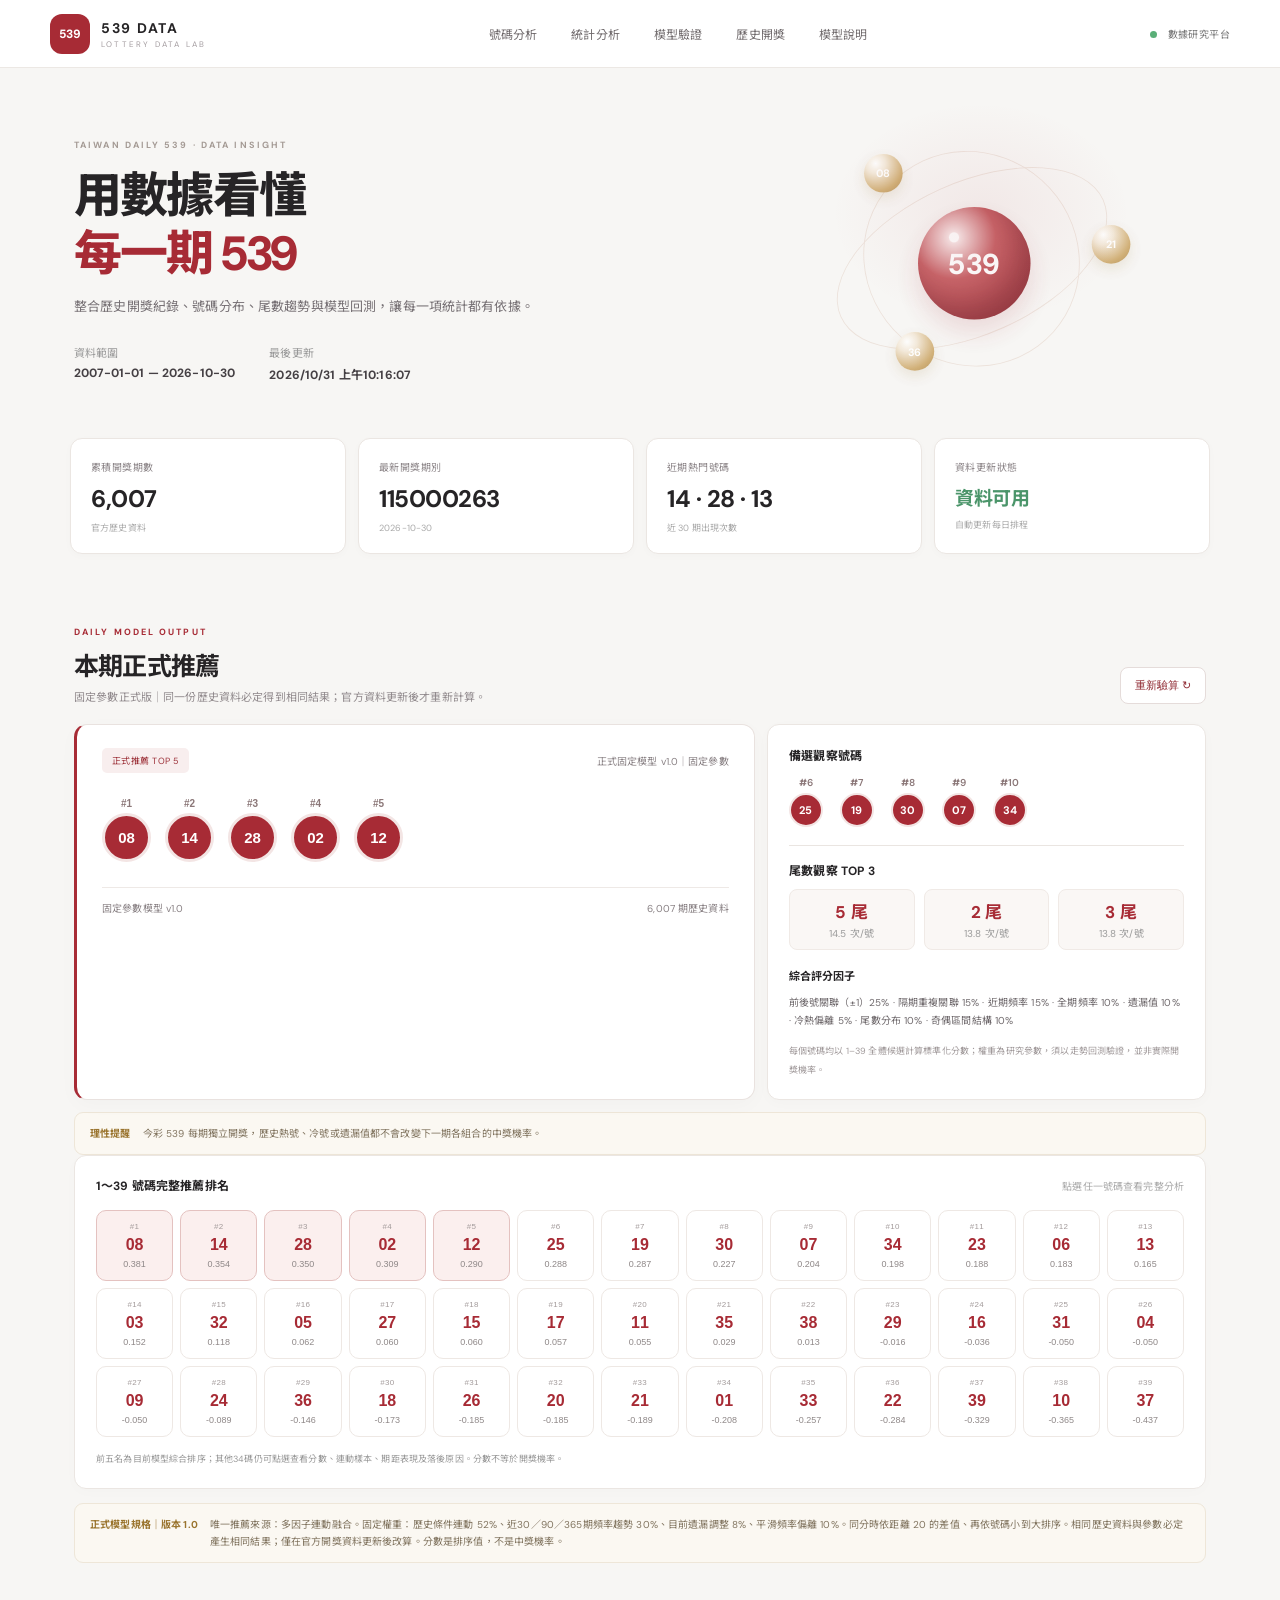
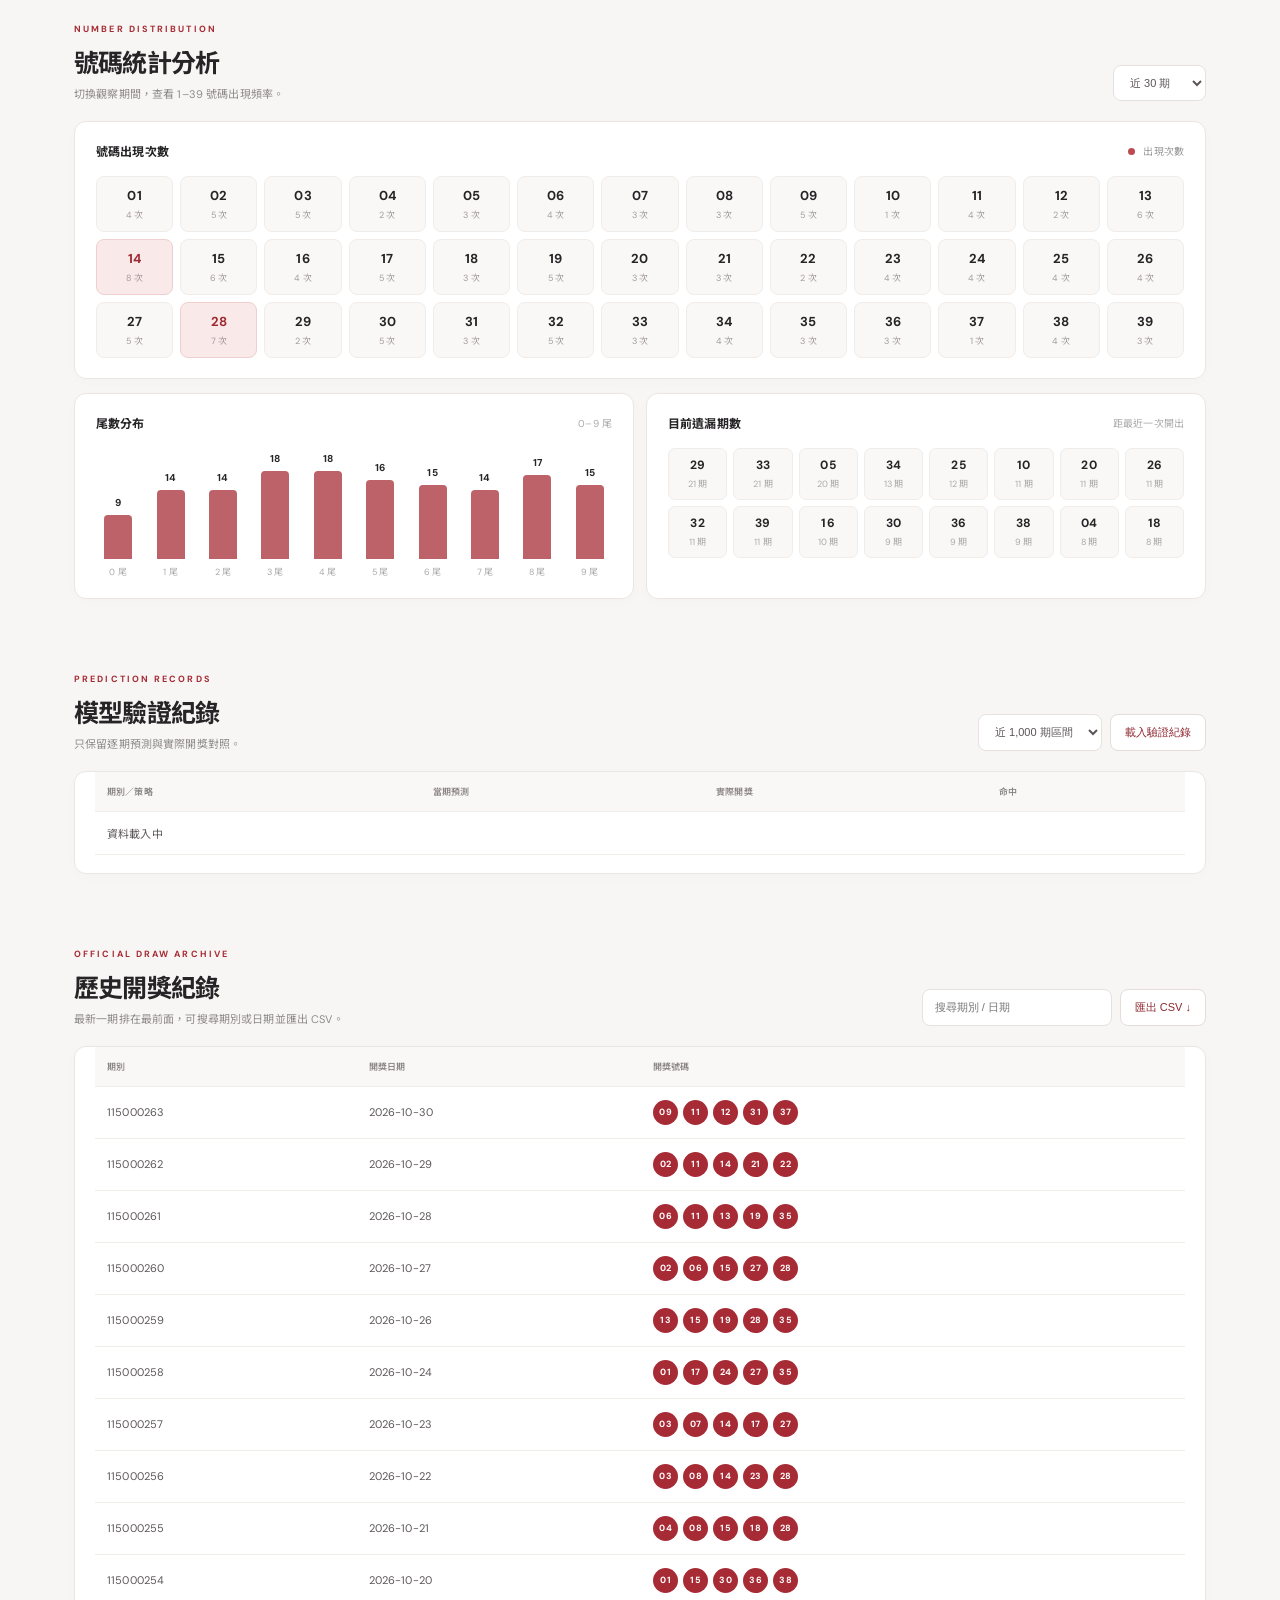
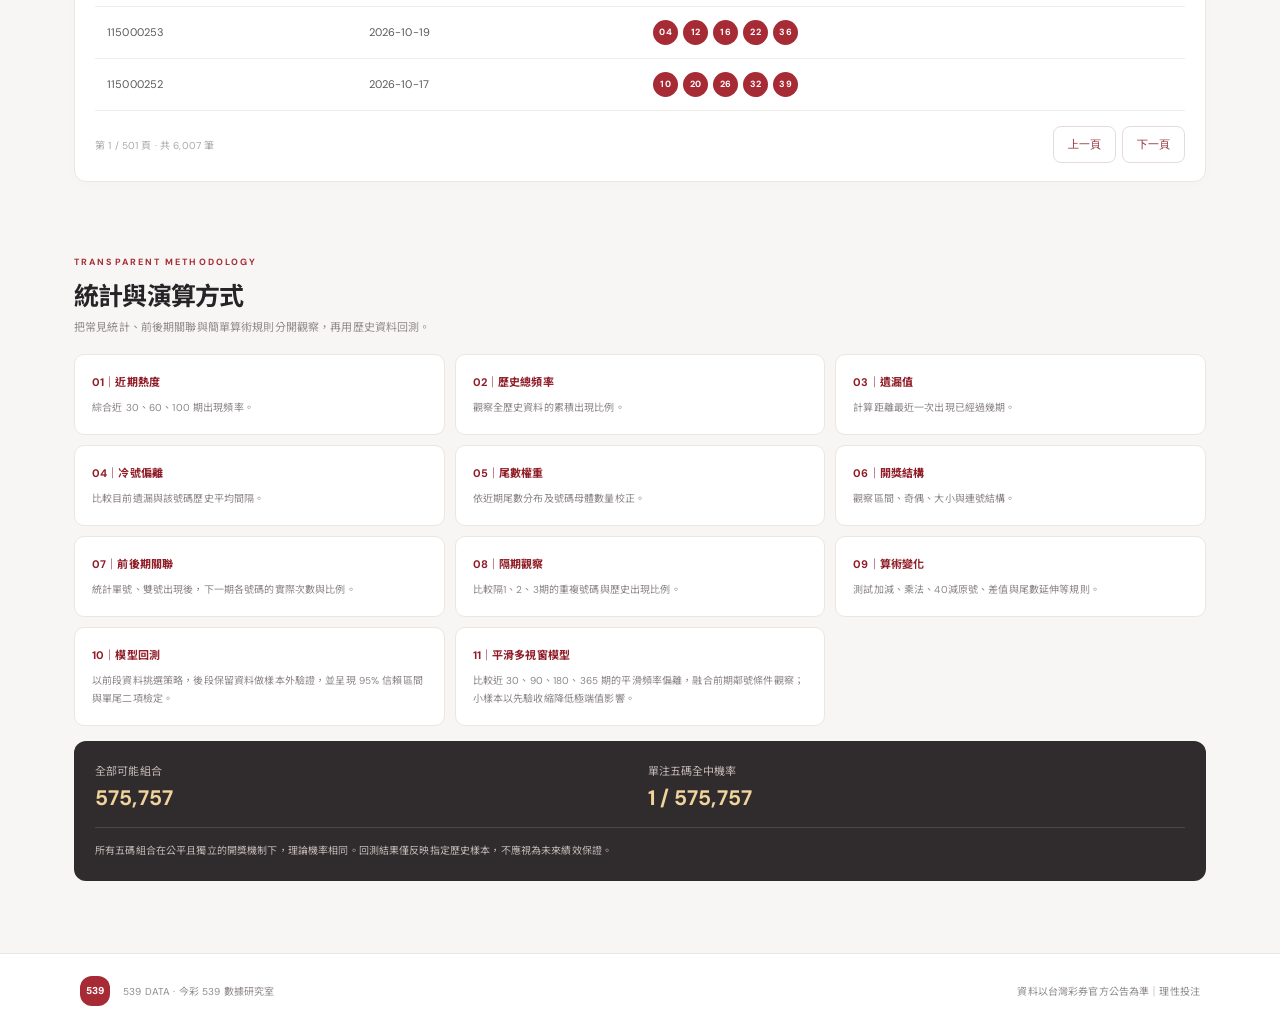
==== index.html @ 6f017cd1 "Publish deterministic recommendation model asset version" ====
<!doctype html>
<html lang="zh-Hant">
<head>
<meta charset="utf-8"><meta name="viewport" content="width=device-width,initial-scale=1">
<meta name="theme-color" content="#9e1b25"><meta name="description" content="539 DATA 今彩539歷史開獎、號碼統計、尾數分析與透明模型回測。">
<title>539 DATA｜今彩539數據研究室</title>
<link rel="preconnect" href="https://fonts.googleapis.com"><link rel="preconnect" href="https://fonts.gstatic.com" crossorigin>
<link href="https://fonts.googleapis.com/css2?family=DM+Sans:wght@400;500;600;700;800&family=Noto+Sans+TC:wght@400;500;600;700;800&display=swap" rel="stylesheet">
<link rel="stylesheet" href="./styles.css">
</head>
<body>
<header class="topbar"><a class="brand" href="#"><span class="brand-mark">539</span><span><b>539 DATA</b><small>LOTTERY DATA LAB</small></span></a><nav><a href="#recommend">號碼分析</a><a href="#statistics">統計分析</a><a href="#backtest">模型驗證</a><a href="#history">歷史開獎</a><a href="#method">模型說明</a></nav><span class="live"><i></i> 數據研究平台</span></header>
<main>
<section class="hero"><div class="hero-copy"><div class="eyebrow">TAIWAN DAILY 539 · DATA INSIGHT</div><h1>用數據看懂<br><em>每一期 539</em></h1><p>整合歷史開獎紀錄、號碼分布、尾數趨勢與模型回測，讓每一項統計都有依據。</p><div class="hero-meta"><span>資料範圍 <b id="dateRange">等待資料載入</b></span><span>最後更新 <b id="updatedAt">—</b></span></div></div><div class="hero-orbit"><div class="orbit orbit-a"></div><div class="orbit orbit-b"></div><div class="hero-ball">539</div><span class="float-ball ball-a">08</span><span class="float-ball ball-b">21</span><span class="float-ball ball-c">36</span></div></section>
<section class="stat-grid" id="overview"><article class="stat-card"><span>累積開獎期數</span><strong id="totalDraws">—</strong><small>官方歷史資料</small></article><article class="stat-card"><span>最新開獎期別</span><strong id="latestPeriod">—</strong><small id="latestDate">尚未取得最新資料</small></article><article class="stat-card"><span>近期熱門號碼</span><strong id="hotNumber">—</strong><small>近 30 期出現次數</small></article><article class="stat-card"><span>資料更新狀態</span><strong class="status-text" id="dataStatus">載入中</strong><small>自動更新每日排程</small></article></section>
<section class="section" id="recommend"><div class="section-head"><div><div class="eyebrow red">DAILY MODEL OUTPUT</div><h2>本期正式推薦</h2><p>固定參數正式版｜同一份歷史資料必定得到相同結果；官方資料更新後才重新計算。</p></div><button class="outline-btn" id="refreshBtn">重新驗算 ↻</button></div><div class="recommend-layout"><article class="recommend-card"><div class="recommend-top"><span class="pill">正式推薦 TOP 5</span><span id="recommendBasis">資料準備中</span></div><div class="balls" id="mainPicks"><span class="empty">資料載入中…</span></div><div class="recommend-foot"><span>固定參數模型 v1.0</span><span id="sampleCount">—</span></div></article><article class="side-card"><h3>備選觀察號碼</h3><div class="balls small-balls" id="altPicks"></div><hr><h3>尾數觀察 TOP 3</h3><div class="tail-ranks" id="tailRanks"></div><div class="model-breakdown"><b>綜合評分因子</b><p>前後號關聯（±1）25% · 隔期重複關聯 15% · 近期頻率 15% · 全期頻率 10% · 遺漏值 10% · 冷熱偏離 5% · 尾數分布 10% · 奇偶區間結構 10%</p><small>每個號碼均以 1–39 全體候選計算標準化分數；權重為研究參數，須以走勢回測驗證，並非實際開獎機率。</small></div></article></div><div class="notice"><b>理性提醒</b><span>今彩 539 每期獨立開獎，歷史熱號、冷號或遺漏值都不會改變下一期各組合的中獎機率。</span></div></section>
<section class="section" id="statistics"><div class="section-head"><div><div class="eyebrow red">NUMBER DISTRIBUTION</div><h2>號碼統計分析</h2><p>切換觀察期間，查看 1–39 號碼出現頻率。</p></div><select id="periodSelect" class="select"><option value="30">近 30 期</option><option value="60">近 60 期</option><option value="100">近 100 期</option><option value="all">全部期數</option></select></div><div class="panel"><div class="panel-head"><b>號碼出現次數</b><span class="legend"><i></i> 出現次數</span></div><div class="frequency-grid" id="frequencyGrid"></div></div><div class="analysis-grid"><article class="panel"><div class="panel-head"><b>尾數分布</b><span class="muted">0–9 尾</span></div><div id="tailChart" class="tail-chart"></div></article><article class="panel"><div class="panel-head"><b>目前遺漏期數</b><span class="muted">距最近一次開出</span></div><div id="gapList" class="gap-list"></div></article></div></section>

<section class="section" id="backtest">
 <div class="section-head"><div><div class="eyebrow red">PREDICTION RECORDS</div><h2>模型驗證紀錄</h2><p>只保留逐期預測與實際開獎對照。</p></div>
 <div class="history-actions"><select id="backtestSelect" class="select"><option value="1000" selected>近 1,000 期區間</option><option value="2000">近 2,000 期區間</option><option value="3000">近 3,000 期區間</option><option value="6000">全部歷史區間</option></select><button class="outline-btn" id="loadBacktestBtn">載入驗證紀錄</button></div></div>
 <div class="panel table-wrap"><table><thead><tr><th>期別／策略</th><th>當期預測</th><th>實際開獎</th><th>命中</th></tr></thead><tbody id="backtestRows"><tr><td colspan="4">資料載入中</td></tr></tbody></table></div>
</section>
<section class="section" id="history"><div class="section-head"><div><div class="eyebrow red">OFFICIAL DRAW ARCHIVE</div><h2>歷史開獎紀錄</h2><p>最新一期排在最前面，可搜尋期別或日期並匯出 CSV。</p></div><div class="history-actions"><input id="searchInput" class="search" placeholder="搜尋期別 / 日期"><button class="outline-btn" id="exportBtn">匯出 CSV ↓</button></div></div><div class="panel table-wrap"><table><thead><tr><th>期別</th><th>開獎日期</th><th>開獎號碼</th></tr></thead><tbody id="historyRows"><tr><td colspan="3">資料載入中</td></tr></tbody></table><div class="pagination"><span id="historyCount">—</span><div><button id="prevPage" class="page-btn">上一頁</button><button id="nextPage" class="page-btn">下一頁</button></div></div></div></section>
<section class="section" id="method"><div class="section-head"><div><div class="eyebrow red">TRANSPARENT METHODOLOGY</div><h2>統計與演算方式</h2><p>把常見統計、前後期關聯與簡單算術規則分開觀察，再用歷史資料回測。</p></div></div><div class="model-grid"><article><b>01｜近期熱度</b><p>綜合近 30、60、100 期出現頻率。</p></article><article><b>02｜歷史總頻率</b><p>觀察全歷史資料的累積出現比例。</p></article><article><b>03｜遺漏值</b><p>計算距離最近一次出現已經過幾期。</p></article><article><b>04｜冷號偏離</b><p>比較目前遺漏與該號碼歷史平均間隔。</p></article><article><b>05｜尾數權重</b><p>依近期尾數分布及號碼母體數量校正。</p></article><article><b>06｜開獎結構</b><p>觀察區間、奇偶、大小與連號結構。</p></article><article><b>07｜前後期關聯</b><p>統計單號、雙號出現後，下一期各號碼的實際次數與比例。</p></article><article><b>08｜隔期觀察</b><p>比較隔1、2、3期的重複號碼與歷史出現比例。</p></article><article><b>09｜算術變化</b><p>測試加減、乘法、40減原號、差值與尾數延伸等規則。</p></article><article><b>10｜模型回測</b><p>以前段資料挑選策略，後段保留資料做樣本外驗證，並呈現 95% 信賴區間與單尾二項檢定。</p></article><article><b>11｜平滑多視窗模型</b><p>比較近 30、90、180、365 期的平滑頻率偏離，融合前期鄰號條件觀察；小樣本以先驗收縮降低極端值影響。</p></article></div><div class="probability"><div><span>全部可能組合</span><b>575,757</b></div><div><span>單注五碼全中機率</span><b>1 / 575,757</b></div><p>所有五碼組合在公平且獨立的開獎機制下，理論機率相同。回測結果僅反映指定歷史樣本，不應視為未來績效保證。</p></div></section>
</main><footer><span class="brand-mark">539</span><span>539 DATA · 今彩 539 數據研究室</span><span>資料以台灣彩券官方公告為準｜理性投注</span></footer>
<script src="./app.js?v=20261031-16"></script>
</body></html>
---- styles.css ----
:root{--red:#a51f2a;--red2:#c33b43;--gold:#c49a4a;--ink:#242326;--muted:#88848a;--line:#eee9e4;--paper:#fbfaf8;--white:#fff}*{box-sizing:border-box}html{scroll-behavior:smooth}body{margin:0;background:var(--paper);color:var(--ink);font-family:"DM Sans","Noto Sans TC",sans-serif}.topbar{height:76px;background:#fff;border-bottom:1px solid var(--line);display:flex;align-items:center;justify-content:space-between;padding:0 max(calc((100vw - 1160px)/2),28px);position:sticky;top:0;z-index:10}.brand{display:flex;align-items:center;gap:11px;text-decoration:none;color:var(--ink)}.brand-mark{width:42px;height:42px;border-radius:50%;display:grid;place-items:center;background:linear-gradient(145deg,#c74449,#8e1722);color:white;font-weight:800;font-size:13px;box-shadow:0 4px 12px #a51f2a30}.brand b{display:block;font-size:15px;letter-spacing:1.4px}.brand small{display:block;color:#a49da0;font-size:9px;letter-spacing:2px;margin-top:2px}.topbar nav{display:flex;gap:30px}.topbar nav a{color:#615d60;text-decoration:none;font-size:13px}.topbar nav a:hover{color:var(--red)}.live{font-size:11px;color:#777}.live i{display:inline-block;width:7px;height:7px;background:#5aaf78;border-radius:50%;margin-right:7px}.hero{max-width:1160px;margin:0 auto;min-height:350px;padding:65px 20px 45px;display:flex;align-items:center;justify-content:space-between;overflow:hidden}.eyebrow{font-size:10px;letter-spacing:2.4px;color:#a49a94;font-weight:700}.eyebrow.red{color:var(--red)}h1{font-size:52px;line-height:1.18;letter-spacing:-1.5px;margin:19px 0 15px;font-weight:800}h1 em{font-style:normal;color:var(--red)}.hero-copy>p{font-size:14px;color:#777;line-height:1.9;max-width:460px}.hero-meta{display:flex;gap:28px;margin-top:30px;color:#999;font-size:11px}.hero-meta b{display:block;color:#454044;font-size:12px;margin-top:5px}.hero-orbit{width:340px;height:270px;position:relative;margin-right:65px}.orbit{position:absolute;border:1px solid #eaded6;border-radius:50%;transform:rotate(-24deg)}.orbit-a{width:320px;height:170px;top:47px;left:0}.orbit-b{width:245px;height:235px;top:15px;left:37px;transform:rotate(42deg)}.hero-ball{position:absolute;width:125px;height:125px;border-radius:50%;background:radial-gradient(circle at 32% 27%,#fff 0 4%,#f5dfe0 5%,#bd454b 37%,#901822 78%);box-shadow:inset -12px -14px 20px #5f0e173b,0 15px 30px #9c202b2a;display:grid;place-items:center;color:#fff;font-size:32px;font-weight:800;top:75px;left:100px}.float-ball{position:absolute;border-radius:50%;width:43px;height:43px;background:radial-gradient(circle at 30% 25%,#fff,#f2e6d4 25%,#c9a15d 70%,#a47c3b);box-shadow:0 6px 15px #9a7b3d30;display:grid;place-items:center;color:white;font-weight:700;font-size:12px}.ball-a{top:16px;left:40px}.ball-b{right:4px;top:95px}.ball-c{bottom:13px;left:75px}.stat-grid{max-width:1160px;margin:0 auto 20px;padding:0 20px;display:grid;grid-template-columns:repeat(4,1fr);gap:14px}.stat-card,.panel,.side-card{background:#fff;border:1px solid var(--line);border-radius:12px}.stat-card{padding:19px 20px}.stat-card span{font-size:11px;color:#8c8588}.stat-card strong{display:block;font-size:25px;margin:9px 0 4px;letter-spacing:-.5px}.stat-card small{font-size:10px;color:#aaa}.status-text{font-size:19px!important;color:#4b956a}.section{max-width:1160px;margin:0 auto;padding:68px 20px 0;scroll-margin-top:80px}.section-head{display:flex;justify-content:space-between;align-items:end;margin-bottom:22px}.section-head h2{font-size:27px;margin:9px 0 5px;letter-spacing:-.6px}.section-head p{font-size:12px;color:#928b8d;margin:0}.outline-btn,.page-btn{border:1px solid #e7d9d7;background:white;border-radius:7px;padding:10px 15px;color:var(--red);font-size:12px;cursor:pointer}.outline-btn:hover,.page-btn:hover{background:#fff5f4}.recommend-layout{display:grid;grid-template-columns:1.6fr 1fr;gap:15px}.recommend-card{background:linear-gradient(120deg,#9a1925,#bd3c42);border-radius:13px;padding:25px 27px;color:white;min-height:200px;box-shadow:0 12px 30px #9e1b251c}.recommend-top,.recommend-foot{display:flex;justify-content:space-between;align-items:center;font-size:11px;color:#f2cdd0}.pill{background:#ffffff20;padding:6px 10px;border-radius:30px;color:#fff}.balls{display:flex;gap:13px;align-items:center;margin:26px 0}.ball{width:51px;height:51px;border-radius:50%;display:grid;place-items:center;background:radial-gradient(circle at 30% 25%,#fff 0 5%,#f6e5e5 7%,#d75c60 43%,#8f1822 90%);color:#fff;font-weight:800;font-size:17px;box-shadow:inset -5px -7px 10px #64101944,0 5px 10px #69151e33}.recommend-foot{border-top:1px solid #ffffff30;padding-top:13px}.side-card{padding:22px}.side-card h3{font-size:13px;margin:0 0 10px}.small-balls{gap:8px;margin:12px 0 20px}.small-balls .ball{width:37px;height:37px;font-size:12px}.side-card hr{border:0;border-top:1px solid var(--line);margin:15px 0}.tail-ranks{display:flex;gap:9px}.tail-item{background:#fbf6f1;border-radius:8px;padding:9px 13px;text-align:center;flex:1}.tail-item b{display:block;color:var(--red);font-size:18px}.tail-item small{color:#999;font-size:10px}.notice{margin-top:14px;background:#fff8ed;border:1px solid #f2e4c9;padding:13px 16px;border-radius:8px;display:flex;gap:12px;font-size:11px;color:#8b7859;line-height:1.7}.notice b{white-space:nowrap;color:#9a742e}.select,.search{border:1px solid #e8e2dd;background:#fff;padding:10px 12px;border-radius:7px;color:#5c5558;font-size:12px;outline:none}.panel{padding:20px;margin-bottom:14px}.panel-head{display:flex;justify-content:space-between;align-items:center;font-size:13px;margin-bottom:18px}.muted{font-size:10px;color:#aaa}.legend{font-size:10px;color:#999}.legend i{display:inline-block;width:7px;height:7px;border-radius:50%;background:#bd4a50;margin-right:5px}.frequency-grid{display:grid;grid-template-columns:repeat(13,1fr);gap:8px}.freq-item{background:#fbf7f4;border-radius:8px;padding:10px 4px;text-align:center}.freq-item b{display:block;font-size:14px}.freq-item span{display:block;color:#a39b9b;font-size:9px;margin-top:4px}.freq-item.hot{background:#fae9e8;color:var(--red)}.analysis-grid{display:grid;grid-template-columns:1fr 1fr;gap:14px}.tail-chart{display:grid;grid-template-columns:repeat(10,1fr);gap:8px;align-items:end;height:140px}.tail-col{height:100%;display:flex;flex-direction:column;justify-content:end;align-items:center;gap:6px}.tail-bar{width:100%;max-width:28px;background:linear-gradient(#d36b6f,#a51f2a);border-radius:5px 5px 0 0;min-height:3px}.tail-col b{font-size:10px}.tail-col small{font-size:9px;color:#aaa}.gap-list{display:grid;grid-template-columns:repeat(8,1fr);gap:7px}.gap-item{text-align:center;background:#faf8f6;border-radius:6px;padding:7px 2px}.gap-item b{display:block;font-size:12px}.gap-item small{font-size:9px;color:#aaa}.backtest-grid{display:grid;grid-template-columns:repeat(4,1fr);gap:12px;margin-bottom:14px}.backtest-grid .panel{margin:0}.backtest-grid strong{display:block;font-size:27px;margin:9px 0 3px}.backtest-grid small{font-size:10px;color:#aaa}.table-wrap{overflow-x:auto}table{border-collapse:collapse;width:100%;font-size:12px;white-space:nowrap}th{text-align:left;color:#999;font-size:10px;font-weight:600;background:#fcfaf8}td,th{padding:12px 13px;border-bottom:1px solid #f0ece8}td{color:#5c5659}.table-balls{display:flex;gap:5px}.table-balls .ball{width:25px;height:25px;font-size:10px;box-shadow:none}.hit{color:var(--red);font-weight:800}.history-actions{display:flex;gap:8px}.pagination{display:flex;justify-content:space-between;align-items:center;padding:15px 0 0;font-size:10px;color:#aaa}.page-btn{padding:7px 11px;margin-left:6px}.model-grid{display:grid;grid-template-columns:repeat(3,1fr);gap:12px}.model-grid article{background:white;border:1px solid var(--line);border-radius:10px;padding:18px}.model-grid b{font-size:12px;color:#8f1c26}.model-grid p{font-size:11px;color:#8c8588;line-height:1.8;margin:9px 0 0}.probability{margin-top:15px;background:#302c2d;color:#fff;border-radius:12px;padding:22px;display:grid;grid-template-columns:1fr 1fr;gap:15px}.probability span{display:block;color:#c3b8b7;font-size:11px}.probability b{display:block;font-size:23px;margin-top:6px;color:#f1d49b}.probability p{grid-column:1/-1;border-top:1px solid #ffffff20;padding-top:14px;color:#c3b8b7;font-size:10px;line-height:1.8;margin:0}footer{margin-top:80px;padding:25px max(calc((100vw - 1120px)/2),28px);border-top:1px solid var(--line);display:flex;align-items:center;gap:13px;color:#aaa;font-size:10px}footer .brand-mark{width:30px;height:30px;font-size:10px}footer span:last-child{margin-left:auto}.empty{font-size:12px;color:#fff9}.search{width:190px}@media(max-width:760px){.topbar{padding:0 16px;height:64px}.topbar nav{display:none}.live{font-size:10px}.hero{padding:48px 22px 35px;min-height:300px}.hero-orbit{position:absolute;right:-170px;opacity:.32}.hero-copy{position:relative;z-index:1}h1{font-size:42px}.stat-grid{grid-template-columns:repeat(2,1fr);padding:0 14px;gap:9px}.stat-card{padding:15px}.stat-card strong{font-size:21px}.section{padding:52px 14px 0}.section-head{align-items:start;gap:12px}.section-head h2{font-size:23px}.section-head p{max-width:280px;line-height:1.7}.recommend-layout,.analysis-grid{grid-template-columns:1fr}.recommend-card{padding:20px}.balls{gap:8px}.ball{width:43px;height:43px;font-size:14px}.side-card{padding:18px}.frequency-grid{grid-template-columns:repeat(7,1fr);gap:6px}.freq-item{padding:9px 2px}.backtest-grid{grid-template-columns:repeat(2,1fr)}.model-grid{grid-template-columns:1fr 1fr}.history-actions{flex-direction:column}.search{width:100%}.probability{padding:18px}.probability b{font-size:19px}footer{padding:20px 15px;flex-wrap:wrap}footer span:last-child{width:100%;margin-left:43px}.hero-meta{gap:18px}.tail-chart{gap:4px}}
.backtest-summary{display:grid;grid-template-columns:repeat(3,1fr);gap:12px;margin:0 0 18px}.backtest-summary>div{background:#fbf7f4;border:1px solid #f0e8e2;border-radius:9px;padding:14px}.backtest-summary small{display:block;color:#928b8d;font-size:10px}.backtest-summary strong{display:block;margin-top:7px;color:#9a1d28;font-size:18px}.backtest-summary+ .table-wrap{margin-top:4px}@media(max-width:760px){.backtest-summary{grid-template-columns:1fr}.backtest-summary strong{font-size:16px}}

.number-rank-grid{display:grid;grid-template-columns:repeat(13,minmax(0,1fr));gap:8px}.number-rank{border:1px solid #eee5df;background:#fffdfa;border-radius:9px;padding:10px 4px;display:flex;flex-direction:column;align-items:center;gap:4px;cursor:pointer;color:var(--ink)}.number-rank:hover{border-color:#bd6267;transform:translateY(-2px)}.number-rank.is-top{background:#fff1ef;border-color:#dba4a3}.number-rank .rank-no{font-size:9px;color:#a49a94}.number-rank b{font-size:17px;color:var(--red)}.number-rank small{font-size:10px;color:#8f8888}.number-rank-note{font-size:10px;color:#999;margin:14px 0 0;line-height:1.8}.pick-ball-button{background:transparent;border:0;padding:0;cursor:pointer}.pick-ball-button:hover .ball{transform:translateY(-3px)}.number-detail-modal{position:fixed;inset:0;background:#21191bcc;z-index:30;display:flex;align-items:center;justify-content:center;padding:20px}.number-detail-modal[hidden]{display:none}.number-detail-card{position:relative;background:#fff;border-radius:16px;padding:26px;max-width:650px;width:100%;max-height:85vh;overflow:auto}.detail-close{position:absolute;right:16px;top:12px;border:0;background:#f7f2ef;border-radius:50%;width:32px;height:32px;font-size:22px;cursor:pointer}.number-detail-head{display:flex;align-items:center;gap:14px;margin:0 35px 20px 0}.detail-ball{width:54px;height:54px;display:grid;place-items:center;border-radius:50%;background:linear-gradient(145deg,#c74449,#8e1722);color:white;font-weight:800;font-size:19px}.number-detail-head b{display:block;font-size:20px}.number-detail-head small{display:block;color:#999;font-size:11px;margin-top:5px}.number-detail-grid{display:grid;grid-template-columns:repeat(3,1fr);gap:9px;margin-bottom:16px}.number-detail-grid>div{background:#fbf7f4;border:1px solid #f0e8e2;border-radius:9px;padding:12px}.number-detail-grid small,.number-detail-grid span{display:block;color:#999;font-size:10px}.number-detail-grid b{display:block;color:#9a1d28;font-size:19px;margin:6px 0}.number-detail-block{border-top:1px solid #eee9e4;padding:13px 0}.number-detail-block b{font-size:12px}.number-detail-block p{font-size:11px;color:#777;line-height:1.8;margin:6px 0 0}@media(max-width:760px){.number-rank-grid{grid-template-columns:repeat(5,minmax(0,1fr));gap:6px}.number-detail-card{padding:20px 16px}.number-detail-grid{grid-template-columns:repeat(2,1fr)}}

/* 2026 visual refresh — quiet editorial data-lab */
:root{--red:#a72b35;--red2:#c45a60;--ink:#262426;--muted:#858084;--line:#eae5e1;--paper:#f7f6f4;--white:#fff}
body{background:#f7f6f4;color:var(--ink);font-size:14px;letter-spacing:.01em}
.topbar{height:68px;background:rgba(255,255,255,.94);backdrop-filter:blur(14px);border-bottom:1px solid #ece8e4;padding-inline:max(calc((100vw - 1180px)/2),28px)}
.brand-mark{border-radius:12px;width:40px;height:40px;background:#a72b35;box-shadow:none;font-size:12px}
.brand b{font-size:14px;letter-spacing:1.7px}.brand small{font-size:8px;letter-spacing:2.2px}
.topbar nav{gap:34px}.topbar nav a{font-size:12px;color:#716b6d;transition:color .2s}.topbar nav a:hover{color:var(--red)}
.live{font-size:10px;letter-spacing:.04em}
.hero{max-width:1180px;min-height:310px;padding:58px 24px 42px;position:relative}
.hero:after{content:"";position:absolute;right:8%;top:30px;width:310px;height:230px;border-radius:50%;background:radial-gradient(ellipse,rgba(167,43,53,.07),transparent 68%);pointer-events:none}
.eyebrow{font-size:9px;letter-spacing:2.1px}
h1{font-size:48px;line-height:1.2;letter-spacing:-1.8px;margin:16px 0 12px}
h1 em{color:var(--red)}
.hero-copy>p{font-size:13px;line-height:1.9;color:#777175}
.hero-meta{gap:34px;margin-top:24px}.hero-meta b{font-size:12px}
.hero-orbit{transform:scale(.9);margin-right:55px;opacity:.82}
.stat-grid{max-width:1180px;gap:12px;margin-bottom:12px}
.stat-card{padding:18px 20px;border:1px solid #ebe6e2;border-radius:12px;box-shadow:0 2px 8px #28201a05}
.stat-card span{font-size:10px;letter-spacing:.04em}.stat-card strong{font-size:24px;font-weight:700;margin:8px 0 3px}.stat-card small{font-size:9px}
.section{max-width:1180px;padding:60px 24px 0}
.section-head{margin-bottom:20px}.section-head h2{font-size:25px;letter-spacing:-.8px;margin:8px 0 5px}.section-head p{font-size:11px;color:#918a8d}
.outline-btn,.page-btn{border:1px solid #e5dcda;border-radius:8px;padding:10px 14px;color:#8e2730;font-size:11px;transition:.2s}
.outline-btn:hover,.page-btn:hover{background:#fbf1f0;border-color:#d9b7b5}
.recommend-layout{grid-template-columns:1.55fr 1fr;gap:12px}
.recommend-card{background:#fff;border:1px solid #e9e2df;border-left:3px solid var(--red);border-radius:13px;padding:23px 25px;min-height:190px;box-shadow:0 5px 20px #30221a06;color:var(--ink)}
.recommend-top,.recommend-foot{color:#898184;font-size:10px}
.pill{background:#f8eeee;color:#9c3038;padding:6px 10px;border-radius:5px;font-size:9px;letter-spacing:.05em}
.balls{gap:14px;margin:25px 0}
.ball{width:49px;height:49px;border-radius:50%;background:#a72b35;color:white;font-size:15px;font-weight:700;box-shadow:none;border:3px solid #f3e5e4;transition:transform .18s,box-shadow .18s}
.recommend-foot{border-top:1px solid #eee9e6;padding-top:12px}
.side-card{padding:21px;border-radius:13px;box-shadow:0 3px 14px #30221a05}
.side-card h3{font-size:12px;letter-spacing:.02em}.small-balls{gap:8px;margin:12px 0 18px}.small-balls .ball{width:34px;height:34px;font-size:11px;border-width:2px}
.tail-item{background:#faf7f5;border:1px solid #f0eae6;border-radius:8px;padding:8px 10px}.tail-item b{font-size:17px}
.model-breakdown{margin-top:16px}.model-breakdown b{font-size:11px}.model-breakdown p{font-size:10px;line-height:1.8;color:#6f696c}.model-breakdown small{font-size:9px;line-height:1.8;color:#a19a9b}
.notice{margin-top:12px;background:#fbf8f2;border:1px solid #eee6d8;border-radius:9px;padding:12px 15px;font-size:10px;color:#81745f}
.notice b{color:#9a742e}
.panel,.stat-card,.side-card{background:#fff;border-color:#ebe6e2;border-radius:12px}
.panel{padding:20px 21px;box-shadow:0 3px 14px #30221a04}
.panel-head{font-size:12px;margin-bottom:16px}
.select,.search{border:1px solid #e7e1dd;border-radius:8px;padding:10px 12px;font-size:11px}
.frequency-grid{grid-template-columns:repeat(13,minmax(0,1fr));gap:7px}
.freq-item{background:#faf8f6;border:1px solid #f1ece8;border-radius:8px;padding:10px 3px}
.freq-item b{font-size:13px}.freq-item span{font-size:9px}
.freq-item.hot{background:#f9e9e8;border-color:#efd0ce;color:#9d2a33}
.analysis-grid{gap:12px}.tail-chart{height:130px}.tail-bar{background:#bd6268;border-radius:4px 4px 0 0}
.gap-list{gap:6px}.gap-item{background:#faf8f6;border:1px solid #f1ece8;border-radius:7px;padding:8px 2px}
.table-wrap{padding:0 20px 18px}table{font-size:11px}th{background:#faf8f6;color:#8c8588;font-size:9px}td,th{padding:13px 12px}tbody tr:hover{background:#fdfaf8}
.table-balls .ball{width:25px;height:25px;font-size:9px;border:0;background:#a72b35}
.model-grid{gap:10px}.model-grid article{border:1px solid #ebe6e2;border-radius:10px;padding:17px;background:#fff}.model-grid b{font-size:11px}.model-grid p{font-size:10px;line-height:1.8}
.probability{background:#302c2d;border-radius:12px;padding:21px}.probability b{font-size:21px}
footer{margin-top:72px;padding-block:22px;background:#fff;border-top:1px solid #ebe6e2;color:#918a8d}
.number-rank-grid{grid-template-columns:repeat(13,minmax(0,1fr));gap:7px}
.number-rank{background:#fff;border:1px solid #eee8e4;border-radius:10px;padding:11px 4px;gap:5px;transition:transform .16s,border-color .16s,background .16s}
.number-rank:hover{border-color:#c98b8e;background:#fffafa;transform:translateY(-2px)}
.number-rank.is-top{background:#fbefee;border-color:#e4c2c0}
.number-rank .rank-no{font-size:8px;color:#a29a9a;letter-spacing:.04em}.number-rank b{font-size:16px;color:#a72b35}.number-rank small{font-size:9px;color:#8f8888}
.number-rank-note{font-size:9px;line-height:1.8;color:#999}
.number-detail-modal{background:rgba(32,27,27,.56);backdrop-filter:blur(5px);padding:18px}
.number-detail-card{border:1px solid #eee8e4;border-radius:16px;padding:25px;box-shadow:0 24px 80px #1d11112b}
.detail-ball{background:#a72b35;border:3px solid #f3e5e4}
.number-detail-head b{font-size:19px}.number-detail-head small{font-size:10px}
.number-detail-grid{gap:8px}.number-detail-grid>div{background:#faf7f5;border:1px solid #eee8e4;border-radius:9px;padding:12px}.number-detail-grid b{font-size:18px;color:#a72b35}
.number-detail-block{border-color:#eee8e4}.number-detail-block b{font-size:11px}.number-detail-block p{font-size:10px;line-height:1.9}
@media(max-width:760px){
 .topbar{height:60px;padding:0 15px}.brand-mark{width:36px;height:36px;border-radius:10px}.live{font-size:9px}
 .hero{padding:42px 18px 30px;min-height:270px}.hero-orbit{right:-185px;transform:scale(.78);opacity:.22}h1{font-size:39px}
 .stat-grid{padding:0 14px;gap:8px}.stat-card{padding:14px 13px}.stat-card strong{font-size:20px}
 .section{padding:46px 14px 0}.section-head h2{font-size:22px}.section-head p{font-size:10px}
 .recommend-layout{grid-template-columns:1fr;gap:9px}.recommend-card{padding:19px 17px;min-height:170px}.balls{gap:7px;margin:22px 0}.ball{width:42px;height:42px;font-size:13px}.small-balls .ball{width:33px;height:33px}
 .side-card{padding:17px}.panel{padding:16px 13px}.frequency-grid{grid-template-columns:repeat(7,minmax(0,1fr));gap:5px}.freq-item{padding:8px 2px}
 .number-rank-grid{grid-template-columns:repeat(5,minmax(0,1fr));gap:6px}.number-rank{padding:10px 3px}
 .model-grid{grid-template-columns:1fr 1fr}.number-detail-card{padding:19px 15px}
 footer{padding:20px 15px}
}

/* Model validation panel */
#backtest .backtest-summary{display:grid;grid-template-columns:repeat(3,minmax(0,1fr));gap:10px;margin-bottom:12px}
#backtest .backtest-summary>div{background:#fff;border:1px solid #ebe6e2;border-radius:11px;padding:16px 18px}
#backtest .backtest-summary small{display:block;color:#898184;font-size:10px;margin-bottom:8px}
#backtest .backtest-summary strong{font-size:22px;color:#a72b35}
#backtestCompare{padding:20px 20px 16px;overflow:hidden}
#backtestCompare .panel-head{display:flex;align-items:center;justify-content:space-between;gap:10px}
#backtestCompare .backtest-summary{margin:14px 0}
#backtestCompare .table-wrap{padding:0;overflow-x:auto}
#backtestCompare table{min-width:680px}
#backtestCompare tbody tr.hit{background:#fbefee}
#backtestCompare>small{display:block;color:#898184;line-height:1.9;font-size:10px;margin-top:14px}
.validation-note{max-width:1180px;margin:12px auto 0;padding:0 24px;color:#938b8d;font-size:10px;line-height:1.9}
#backtest .table-wrap{overflow-x:auto}
#backtest .table-wrap table{min-width:570px}
#backtest .table-balls{display:flex;gap:5px}
#backtest .table-balls .ball{width:27px;height:27px;font-size:9px}
@media(max-width:760px){#backtest .backtest-summary{grid-template-columns:1fr 1fr}#backtestCompare{padding:15px 12px}#backtestCompare .panel-head{align-items:flex-start;flex-direction:column}.validation-note{padding:0 14px}}

/* Rank labels for recommended and backup numbers */
.backup-pick{display:inline-flex;flex-direction:column;align-items:center;gap:4px;margin-right:9px}.backup-pick small,.pick-ball-button .rank-no{font-size:10px;color:#8b7778;font-weight:600}.pick-ball-button{display:inline-flex;flex-direction:column;align-items:center;gap:4px}
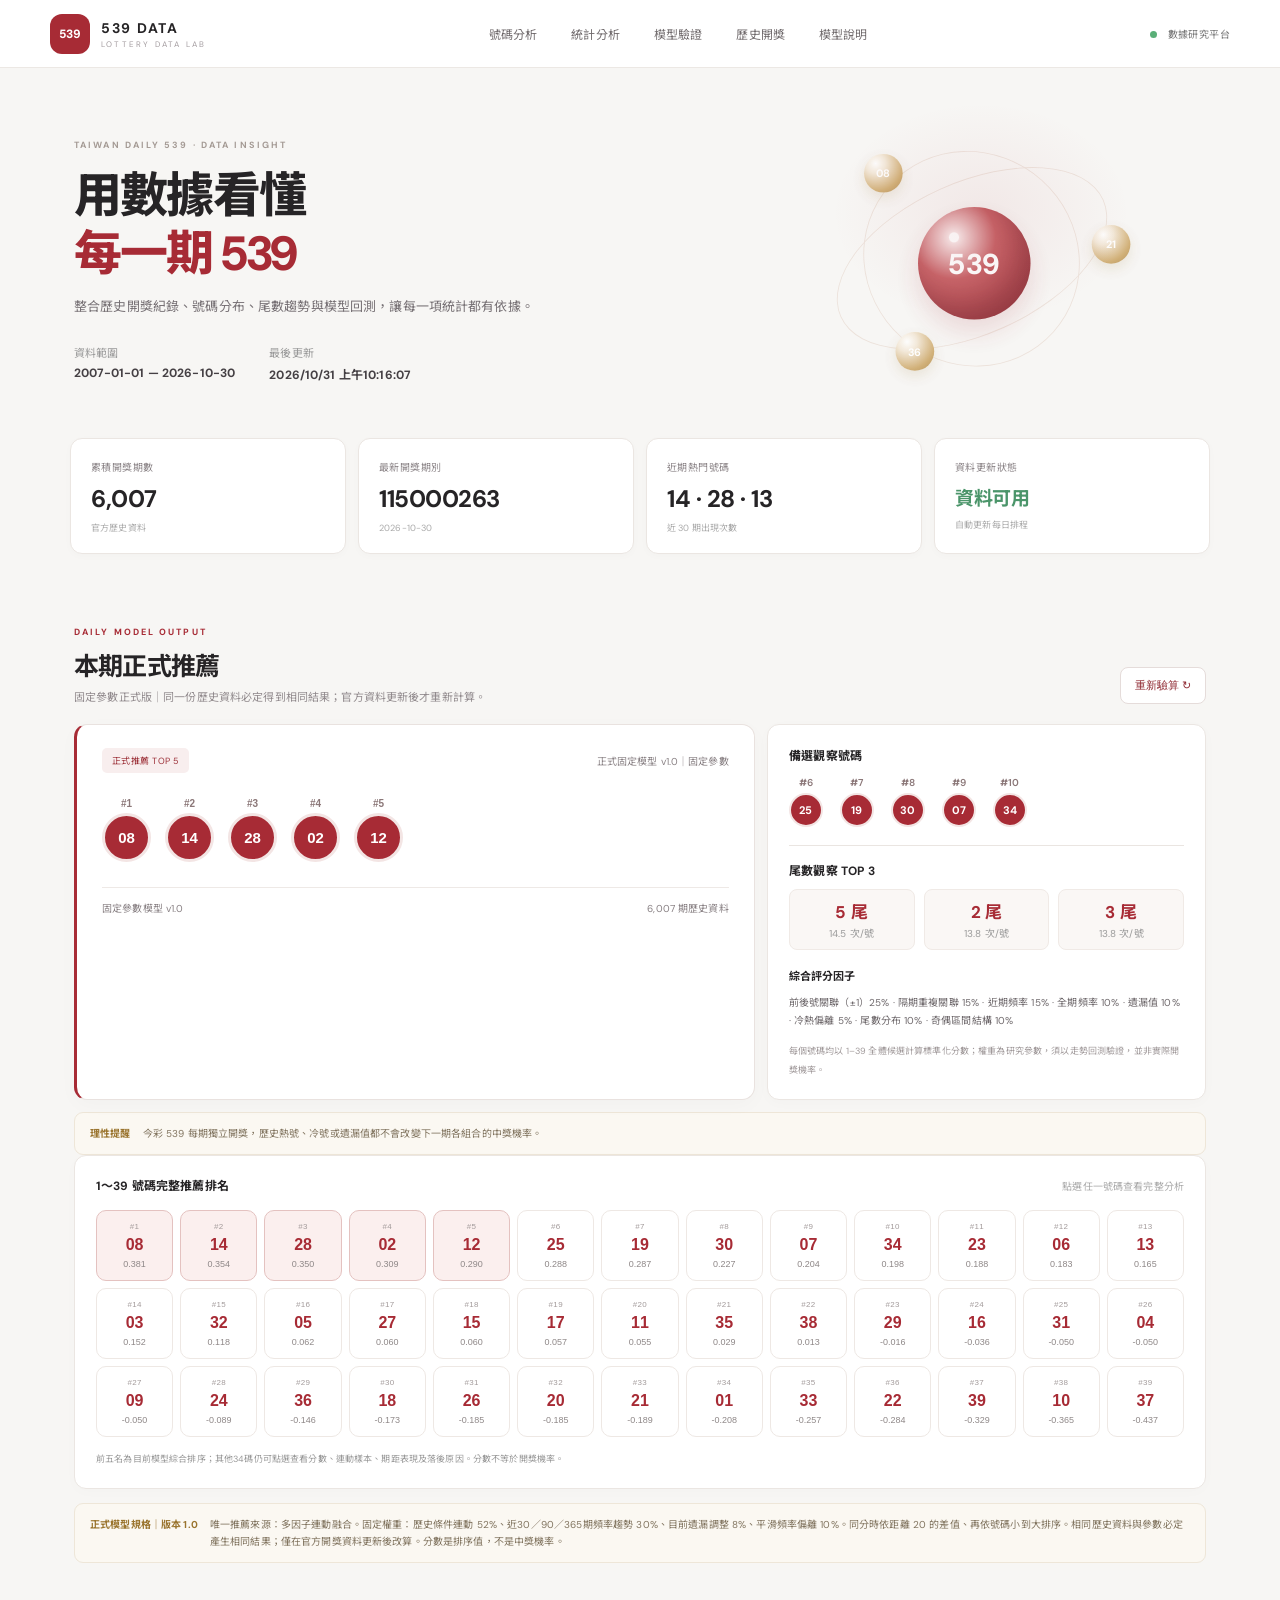
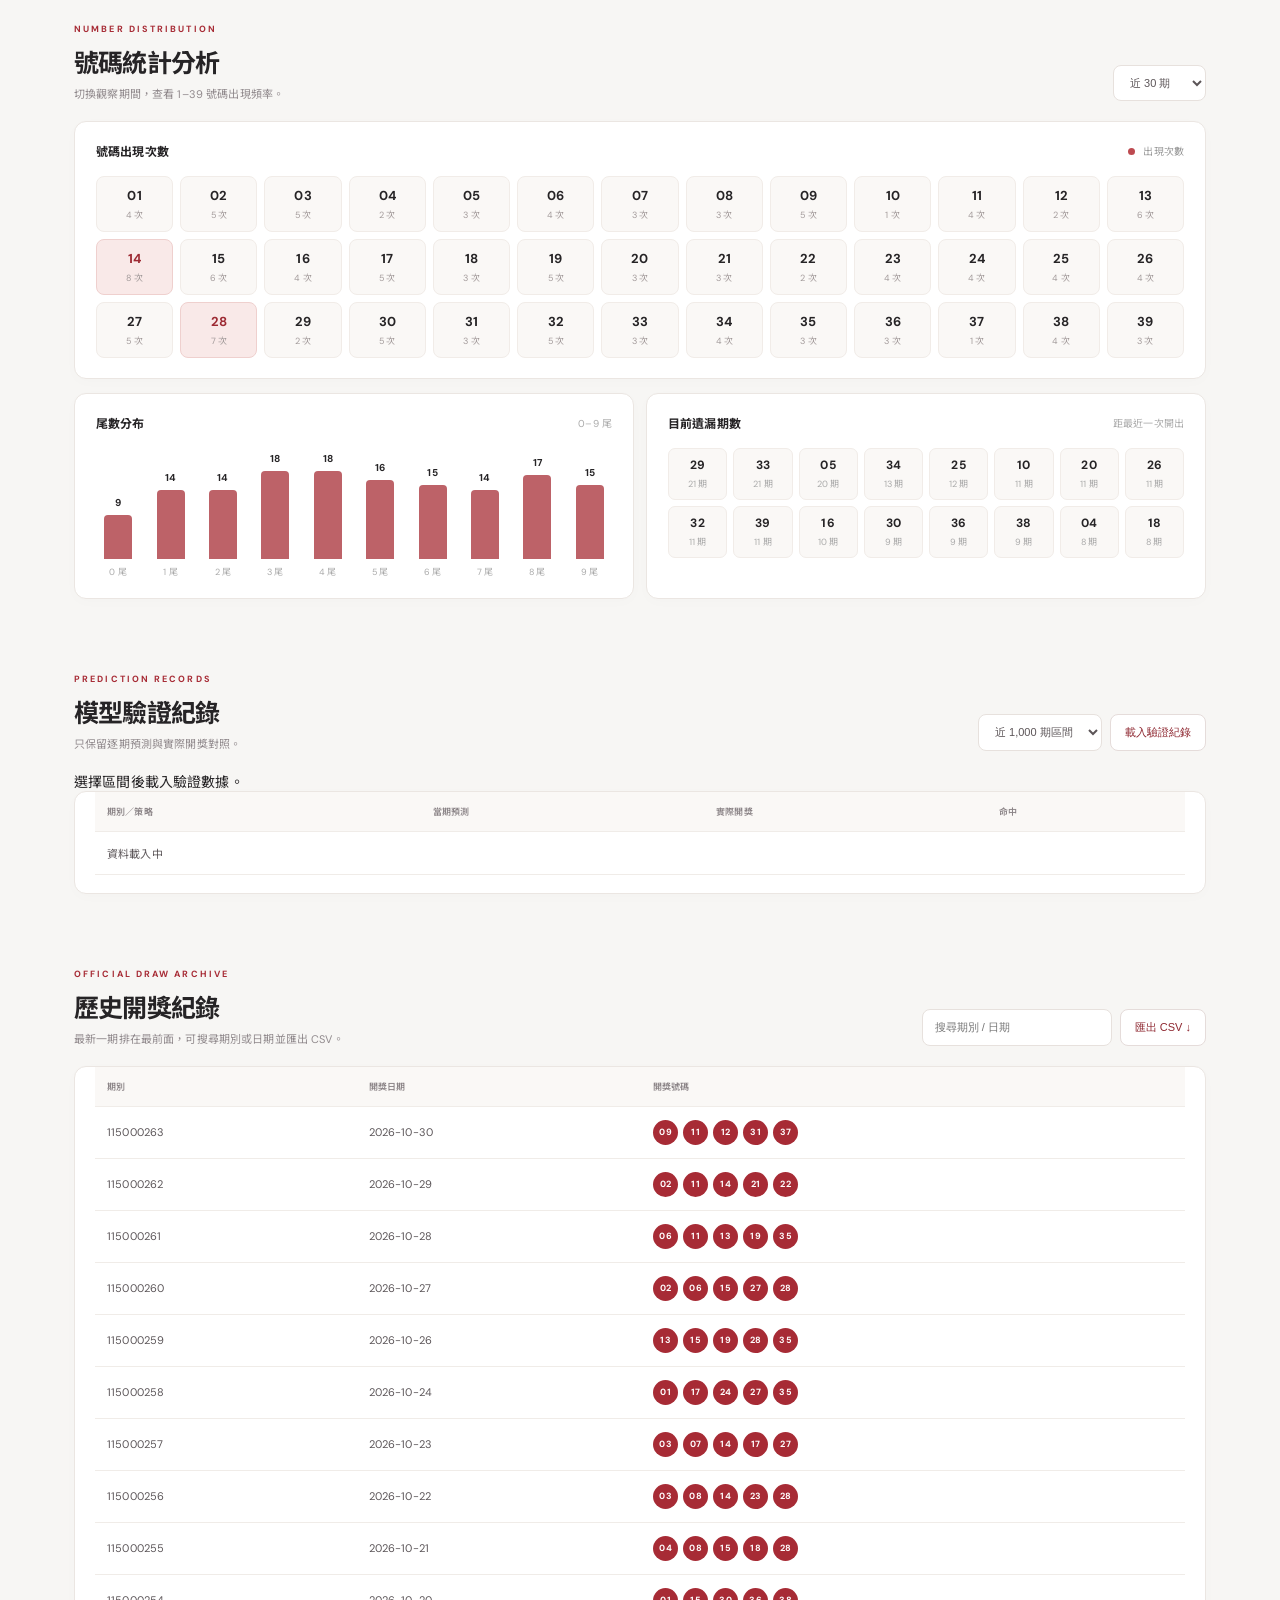
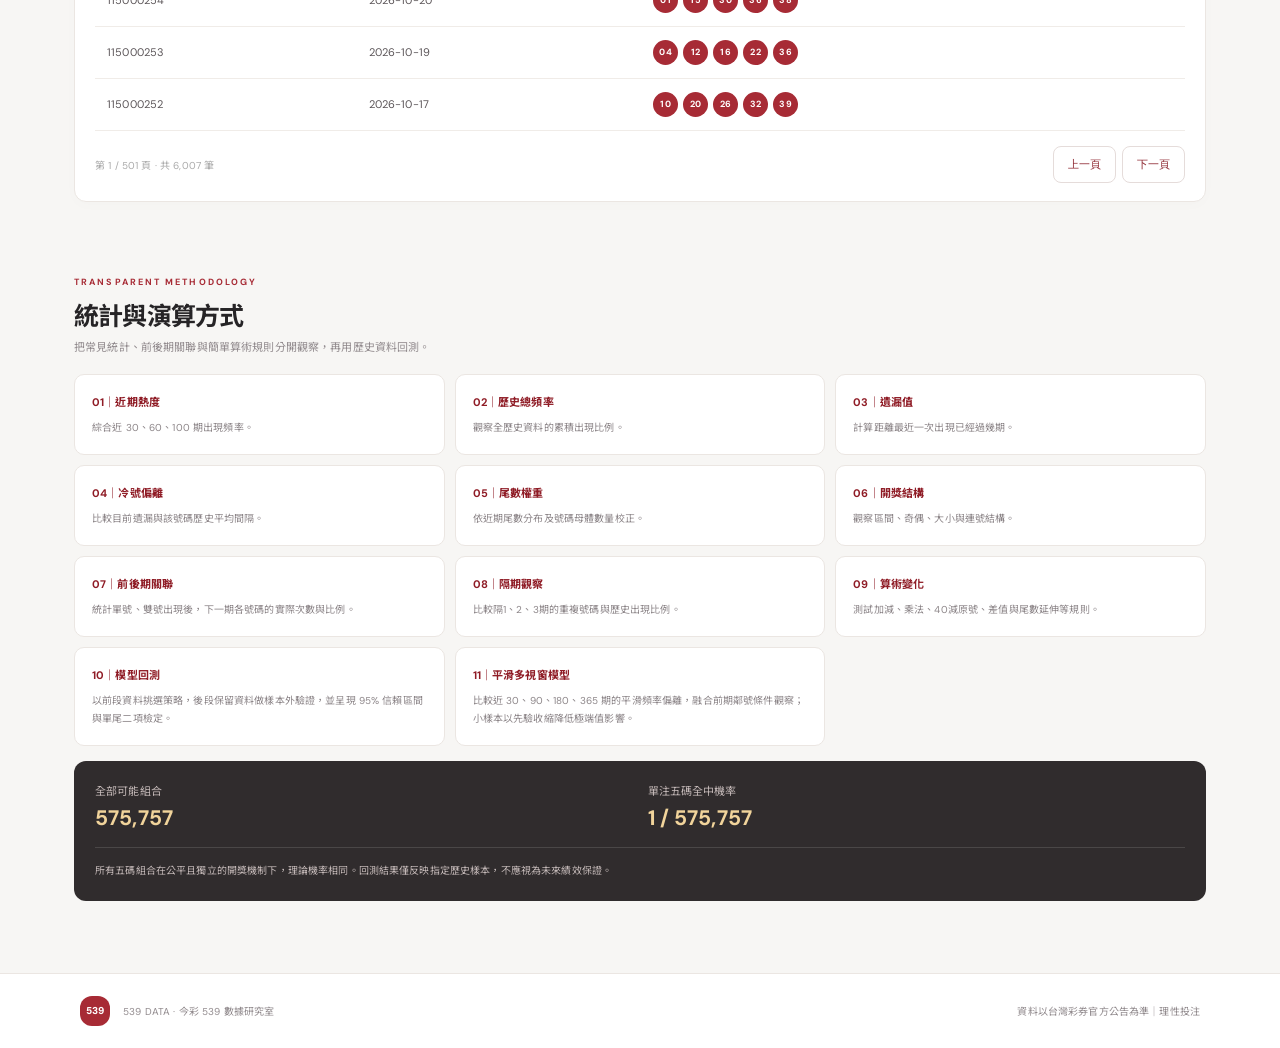
==== commit 4b7ff0a8: "Add backtest metrics summary panel" ====
--- a/index.html
+++ b/index.html
@@ -19,7 +19,7 @@
 <section class="section" id="backtest">
  <div class="section-head"><div><div class="eyebrow red">PREDICTION RECORDS</div><h2>模型驗證紀錄</h2><p>只保留逐期預測與實際開獎對照。</p></div>
  <div class="history-actions"><select id="backtestSelect" class="select"><option value="1000" selected>近 1,000 期區間</option><option value="2000">近 2,000 期區間</option><option value="3000">近 3,000 期區間</option><option value="6000">全部歷史區間</option></select><button class="outline-btn" id="loadBacktestBtn">載入驗證紀錄</button></div></div>
- <div class="panel table-wrap"><table><thead><tr><th>期別／策略</th><th>當期預測</th><th>實際開獎</th><th>命中</th></tr></thead><tbody id="backtestRows"><tr><td colspan="4">資料載入中</td></tr></tbody></table></div>
+ <div class="bt-summary" id="backtestSummary"><div class="bt-note">選擇區間後載入驗證數據。</div></div><div class="panel table-wrap"><table><thead><tr><th>期別／策略</th><th>當期預測</th><th>實際開獎</th><th>命中</th></tr></thead><tbody id="backtestRows"><tr><td colspan="4">資料載入中</td></tr></tbody></table></div>
 </section>
 <section class="section" id="history"><div class="section-head"><div><div class="eyebrow red">OFFICIAL DRAW ARCHIVE</div><h2>歷史開獎紀錄</h2><p>最新一期排在最前面，可搜尋期別或日期並匯出 CSV。</p></div><div class="history-actions"><input id="searchInput" class="search" placeholder="搜尋期別 / 日期"><button class="outline-btn" id="exportBtn">匯出 CSV ↓</button></div></div><div class="panel table-wrap"><table><thead><tr><th>期別</th><th>開獎日期</th><th>開獎號碼</th></tr></thead><tbody id="historyRows"><tr><td colspan="3">資料載入中</td></tr></tbody></table><div class="pagination"><span id="historyCount">—</span><div><button id="prevPage" class="page-btn">上一頁</button><button id="nextPage" class="page-btn">下一頁</button></div></div></div></section>
 <section class="section" id="method"><div class="section-head"><div><div class="eyebrow red">TRANSPARENT METHODOLOGY</div><h2>統計與演算方式</h2><p>把常見統計、前後期關聯與簡單算術規則分開觀察，再用歷史資料回測。</p></div></div><div class="model-grid"><article><b>01｜近期熱度</b><p>綜合近 30、60、100 期出現頻率。</p></article><article><b>02｜歷史總頻率</b><p>觀察全歷史資料的累積出現比例。</p></article><article><b>03｜遺漏值</b><p>計算距離最近一次出現已經過幾期。</p></article><article><b>04｜冷號偏離</b><p>比較目前遺漏與該號碼歷史平均間隔。</p></article><article><b>05｜尾數權重</b><p>依近期尾數分布及號碼母體數量校正。</p></article><article><b>06｜開獎結構</b><p>觀察區間、奇偶、大小與連號結構。</p></article><article><b>07｜前後期關聯</b><p>統計單號、雙號出現後，下一期各號碼的實際次數與比例。</p></article><article><b>08｜隔期觀察</b><p>比較隔1、2、3期的重複號碼與歷史出現比例。</p></article><article><b>09｜算術變化</b><p>測試加減、乘法、40減原號、差值與尾數延伸等規則。</p></article><article><b>10｜模型回測</b><p>以前段資料挑選策略，後段保留資料做樣本外驗證，並呈現 95% 信賴區間與單尾二項檢定。</p></article><article><b>11｜平滑多視窗模型</b><p>比較近 30、90、180、365 期的平滑頻率偏離，融合前期鄰號條件觀察；小樣本以先驗收縮降低極端值影響。</p></article></div><div class="probability"><div><span>全部可能組合</span><b>575,757</b></div><div><span>單注五碼全中機率</span><b>1 / 575,757</b></div><p>所有五碼組合在公平且獨立的開獎機制下，理論機率相同。回測結果僅反映指定歷史樣本，不應視為未來績效保證。</p></div></section>
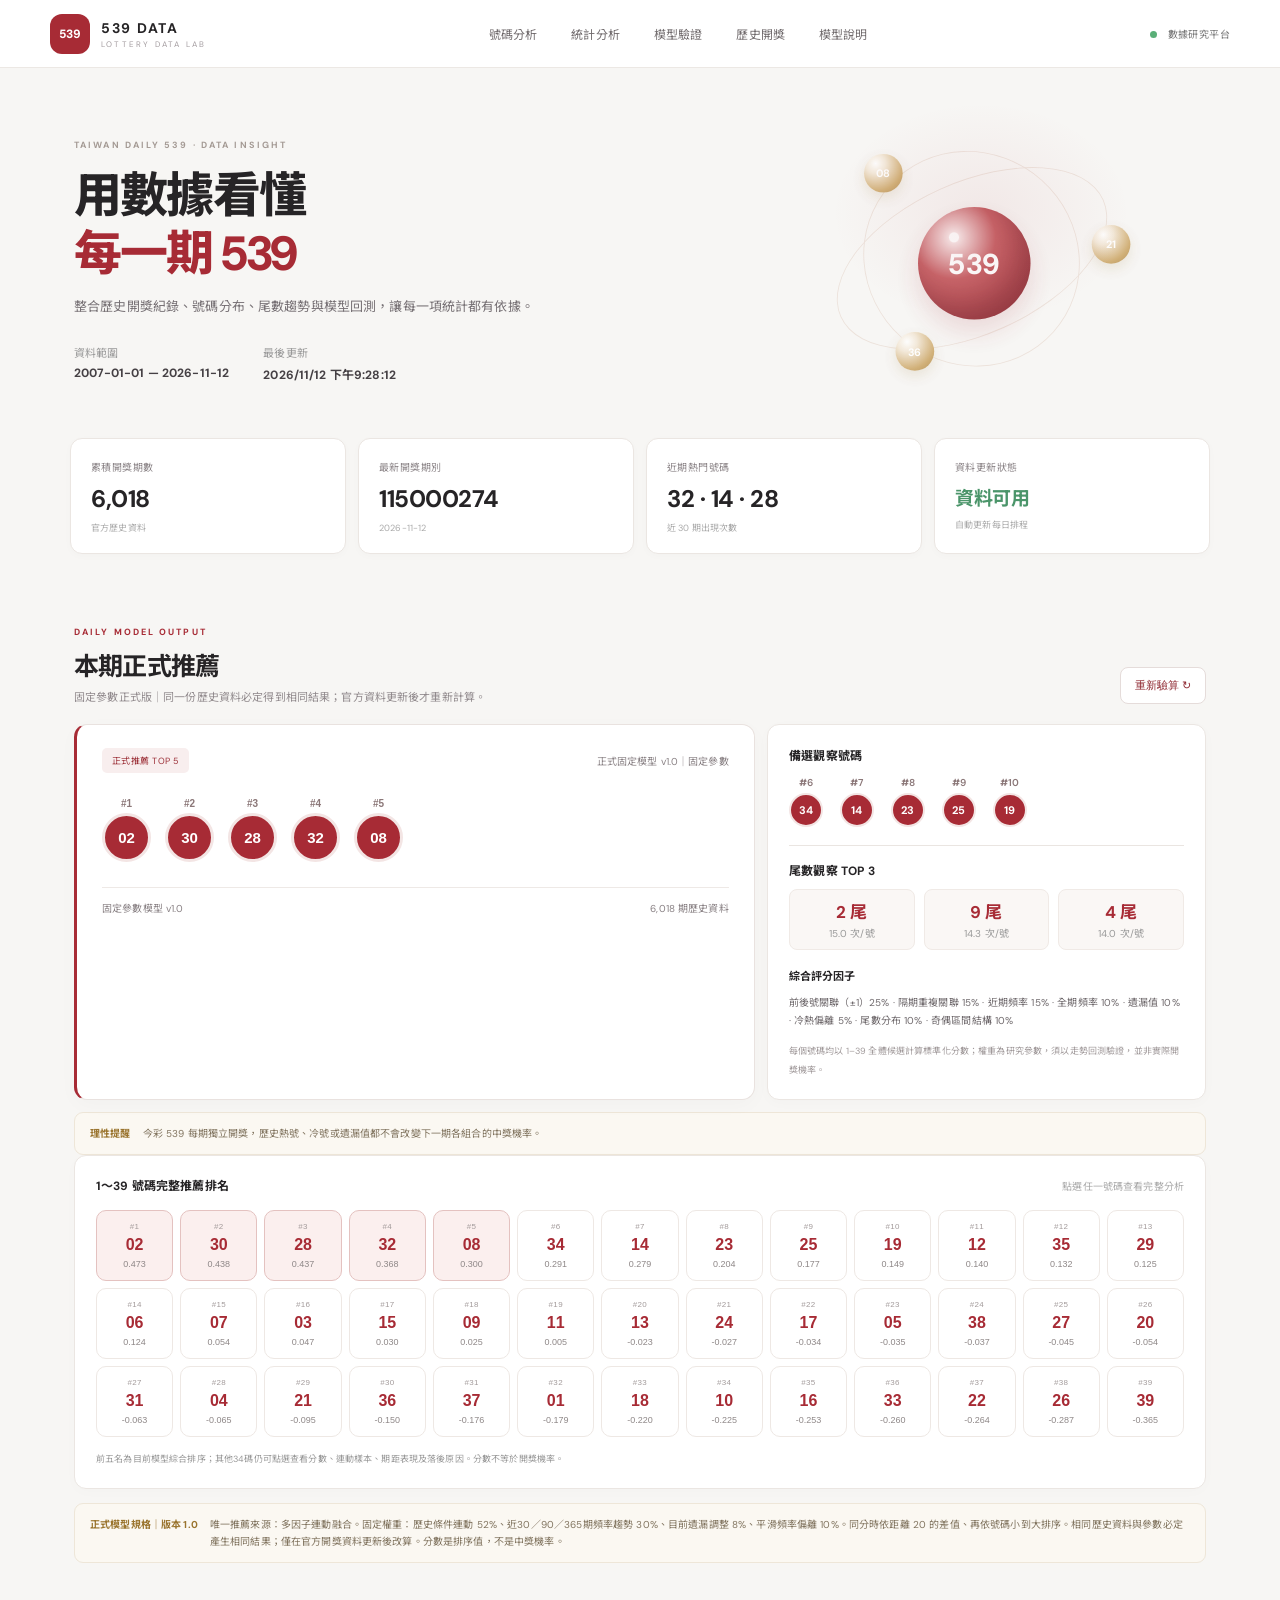
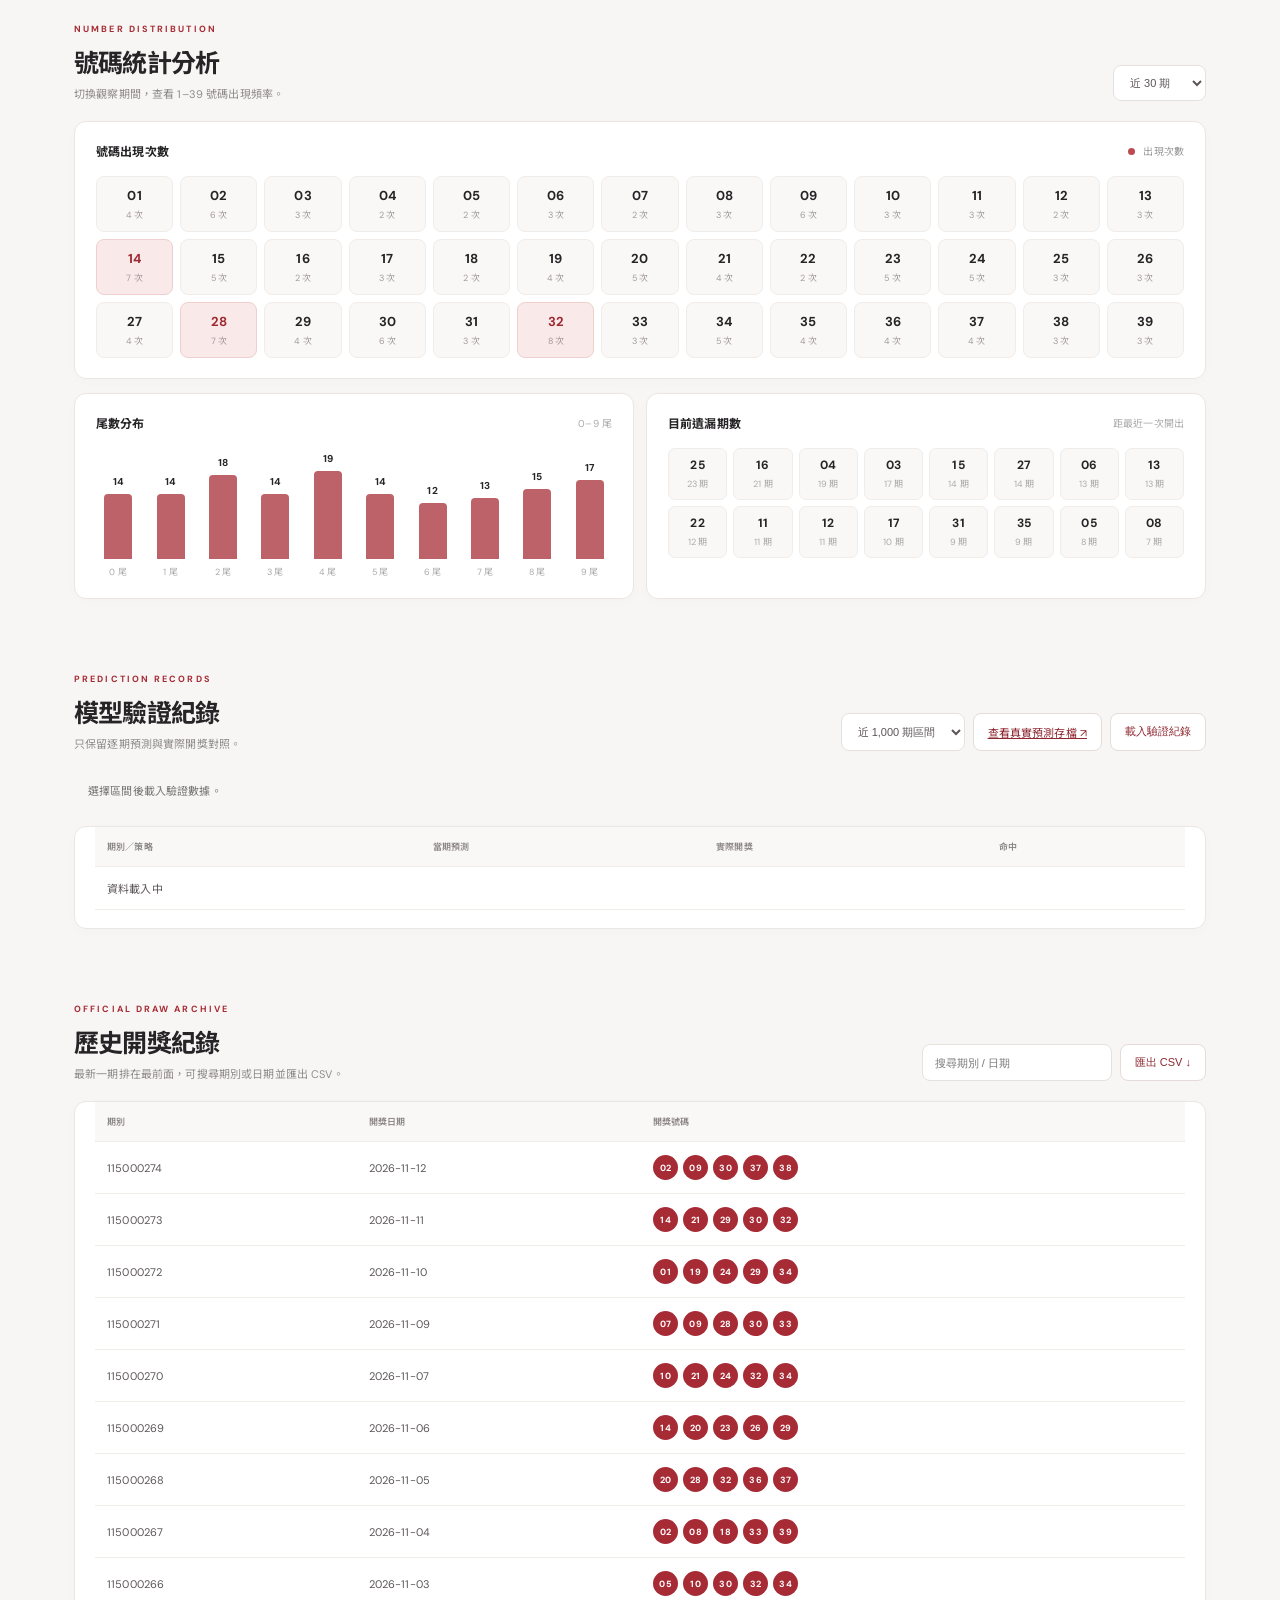
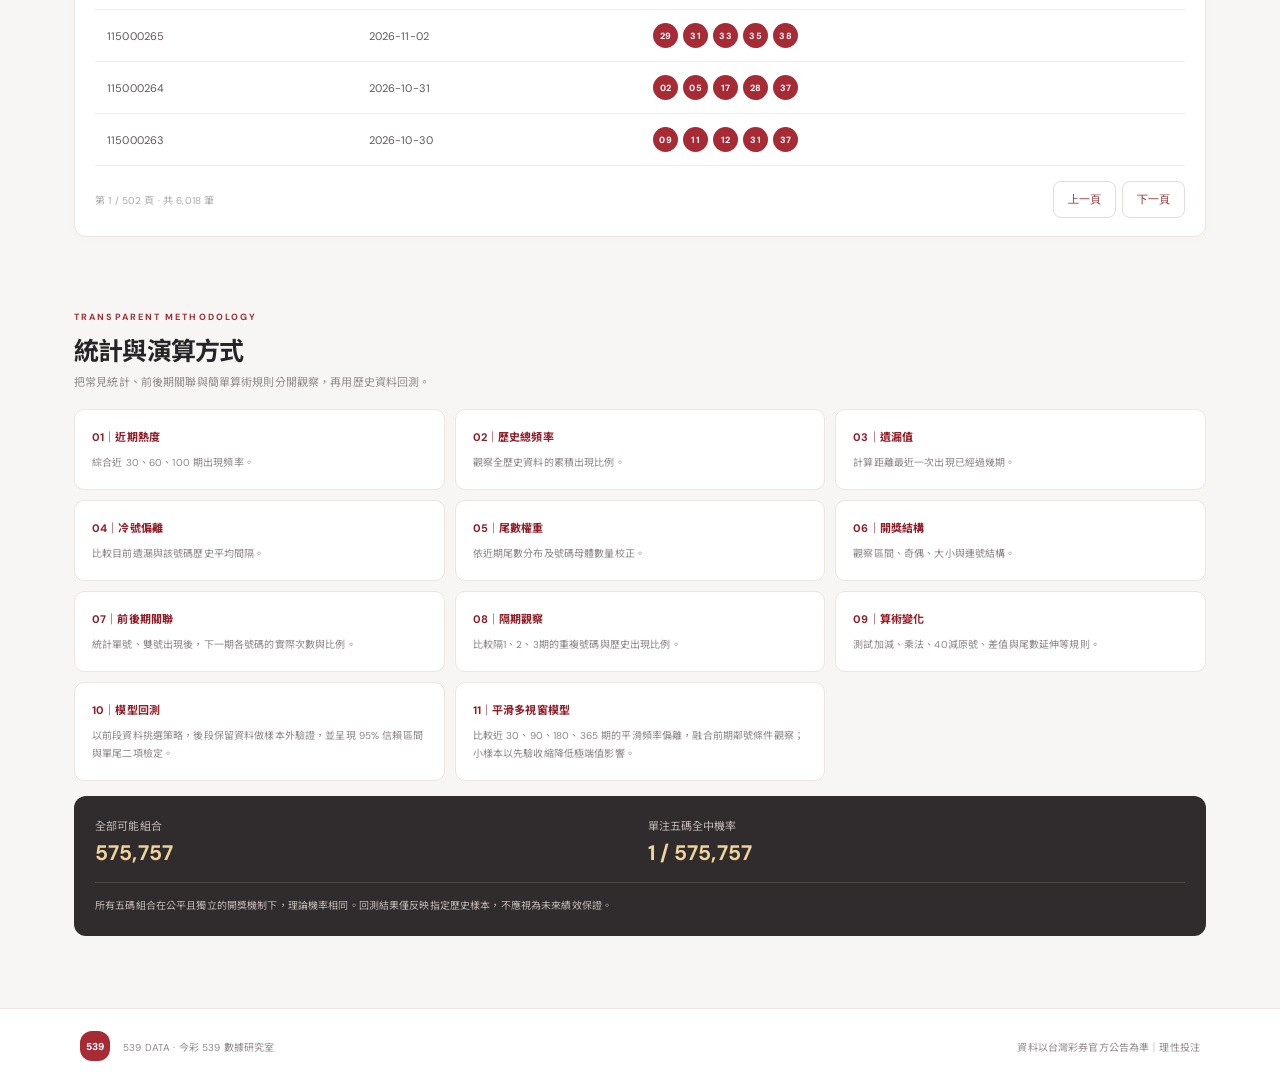
==== commit 7fec5a39: "ui: link archived real prediction history" ====
--- a/index.html
+++ b/index.html
@@ -18,11 +18,11 @@
 
 <section class="section" id="backtest">
  <div class="section-head"><div><div class="eyebrow red">PREDICTION RECORDS</div><h2>模型驗證紀錄</h2><p>只保留逐期預測與實際開獎對照。</p></div>
- <div class="history-actions"><select id="backtestSelect" class="select"><option value="1000" selected>近 1,000 期區間</option><option value="2000">近 2,000 期區間</option><option value="3000">近 3,000 期區間</option><option value="6000">全部歷史區間</option></select><button class="outline-btn" id="loadBacktestBtn">載入驗證紀錄</button></div></div>
+ <div class="history-actions"><select id="backtestSelect" class="select"><option value="1000" selected>近 1,000 期區間</option><option value="2000">近 2,000 期區間</option><option value="3000">近 3,000 期區間</option><option value="6000">全部歷史區間</option></select><a class="outline-btn" href="./data/predictions539.json" target="_blank" rel="noopener">查看真實預測存檔 ↗</a><button class="outline-btn" id="loadBacktestBtn">載入驗證紀錄</button></div></div>
  <div class="bt-summary" id="backtestSummary"><div class="bt-note">選擇區間後載入驗證數據。</div></div><div class="panel table-wrap"><table><thead><tr><th>期別／策略</th><th>當期預測</th><th>實際開獎</th><th>命中</th></tr></thead><tbody id="backtestRows"><tr><td colspan="4">資料載入中</td></tr></tbody></table></div>
 </section>
 <section class="section" id="history"><div class="section-head"><div><div class="eyebrow red">OFFICIAL DRAW ARCHIVE</div><h2>歷史開獎紀錄</h2><p>最新一期排在最前面，可搜尋期別或日期並匯出 CSV。</p></div><div class="history-actions"><input id="searchInput" class="search" placeholder="搜尋期別 / 日期"><button class="outline-btn" id="exportBtn">匯出 CSV ↓</button></div></div><div class="panel table-wrap"><table><thead><tr><th>期別</th><th>開獎日期</th><th>開獎號碼</th></tr></thead><tbody id="historyRows"><tr><td colspan="3">資料載入中</td></tr></tbody></table><div class="pagination"><span id="historyCount">—</span><div><button id="prevPage" class="page-btn">上一頁</button><button id="nextPage" class="page-btn">下一頁</button></div></div></div></section>
 <section class="section" id="method"><div class="section-head"><div><div class="eyebrow red">TRANSPARENT METHODOLOGY</div><h2>統計與演算方式</h2><p>把常見統計、前後期關聯與簡單算術規則分開觀察，再用歷史資料回測。</p></div></div><div class="model-grid"><article><b>01｜近期熱度</b><p>綜合近 30、60、100 期出現頻率。</p></article><article><b>02｜歷史總頻率</b><p>觀察全歷史資料的累積出現比例。</p></article><article><b>03｜遺漏值</b><p>計算距離最近一次出現已經過幾期。</p></article><article><b>04｜冷號偏離</b><p>比較目前遺漏與該號碼歷史平均間隔。</p></article><article><b>05｜尾數權重</b><p>依近期尾數分布及號碼母體數量校正。</p></article><article><b>06｜開獎結構</b><p>觀察區間、奇偶、大小與連號結構。</p></article><article><b>07｜前後期關聯</b><p>統計單號、雙號出現後，下一期各號碼的實際次數與比例。</p></article><article><b>08｜隔期觀察</b><p>比較隔1、2、3期的重複號碼與歷史出現比例。</p></article><article><b>09｜算術變化</b><p>測試加減、乘法、40減原號、差值與尾數延伸等規則。</p></article><article><b>10｜模型回測</b><p>以前段資料挑選策略，後段保留資料做樣本外驗證，並呈現 95% 信賴區間與單尾二項檢定。</p></article><article><b>11｜平滑多視窗模型</b><p>比較近 30、90、180、365 期的平滑頻率偏離，融合前期鄰號條件觀察；小樣本以先驗收縮降低極端值影響。</p></article></div><div class="probability"><div><span>全部可能組合</span><b>575,757</b></div><div><span>單注五碼全中機率</span><b>1 / 575,757</b></div><p>所有五碼組合在公平且獨立的開獎機制下，理論機率相同。回測結果僅反映指定歷史樣本，不應視為未來績效保證。</p></div></section>
 </main><footer><span class="brand-mark">539</span><span>539 DATA · 今彩 539 數據研究室</span><span>資料以台灣彩券官方公告為準｜理性投注</span></footer>
-<script src="./app.js?v=20261031-16"></script>
+<script src="./app.js?v=20261113-1"></script>
 </body></html>
--- a/styles.css
+++ b/styles.css
@@ -99,3 +99,13 @@
 
 /* Rank labels for recommended and backup numbers */
 .backup-pick{display:inline-flex;flex-direction:column;align-items:center;gap:4px;margin-right:9px}.backup-pick small,.pick-ball-button .rank-no{font-size:10px;color:#8b7778;font-weight:600}.pick-ball-button{display:inline-flex;flex-direction:column;align-items:center;gap:4px}
+
+/* Fixed-model out-of-sample scorecard */
+#backtest .bt-summary{display:grid;grid-template-columns:repeat(5,minmax(0,1fr));gap:10px;margin:0 0 14px}
+#backtest .bt-metric{background:#fff;border:1px solid #ebe6e2;border-radius:11px;padding:15px 14px;min-width:0}
+#backtest .bt-metric span{display:block;color:#777;font-size:11px;margin-bottom:9px}
+#backtest .bt-metric b{display:block;color:#9f3039;font-size:23px;line-height:1.2;font-weight:700}
+#backtest .bt-metric small{display:block;color:#91898a;font-size:10px;line-height:1.6;margin-top:7px}
+#backtest .bt-note{grid-column:1/-1;color:#777;font-size:11px;line-height:1.8;padding:11px 14px;background:#f8f6f4;border-radius:9px}
+@media(max-width:900px){#backtest .bt-summary{grid-template-columns:repeat(2,minmax(0,1fr))}}
+@media(max-width:420px){#backtest .bt-metric{padding:12px 10px}#backtest .bt-metric b{font-size:19px}}
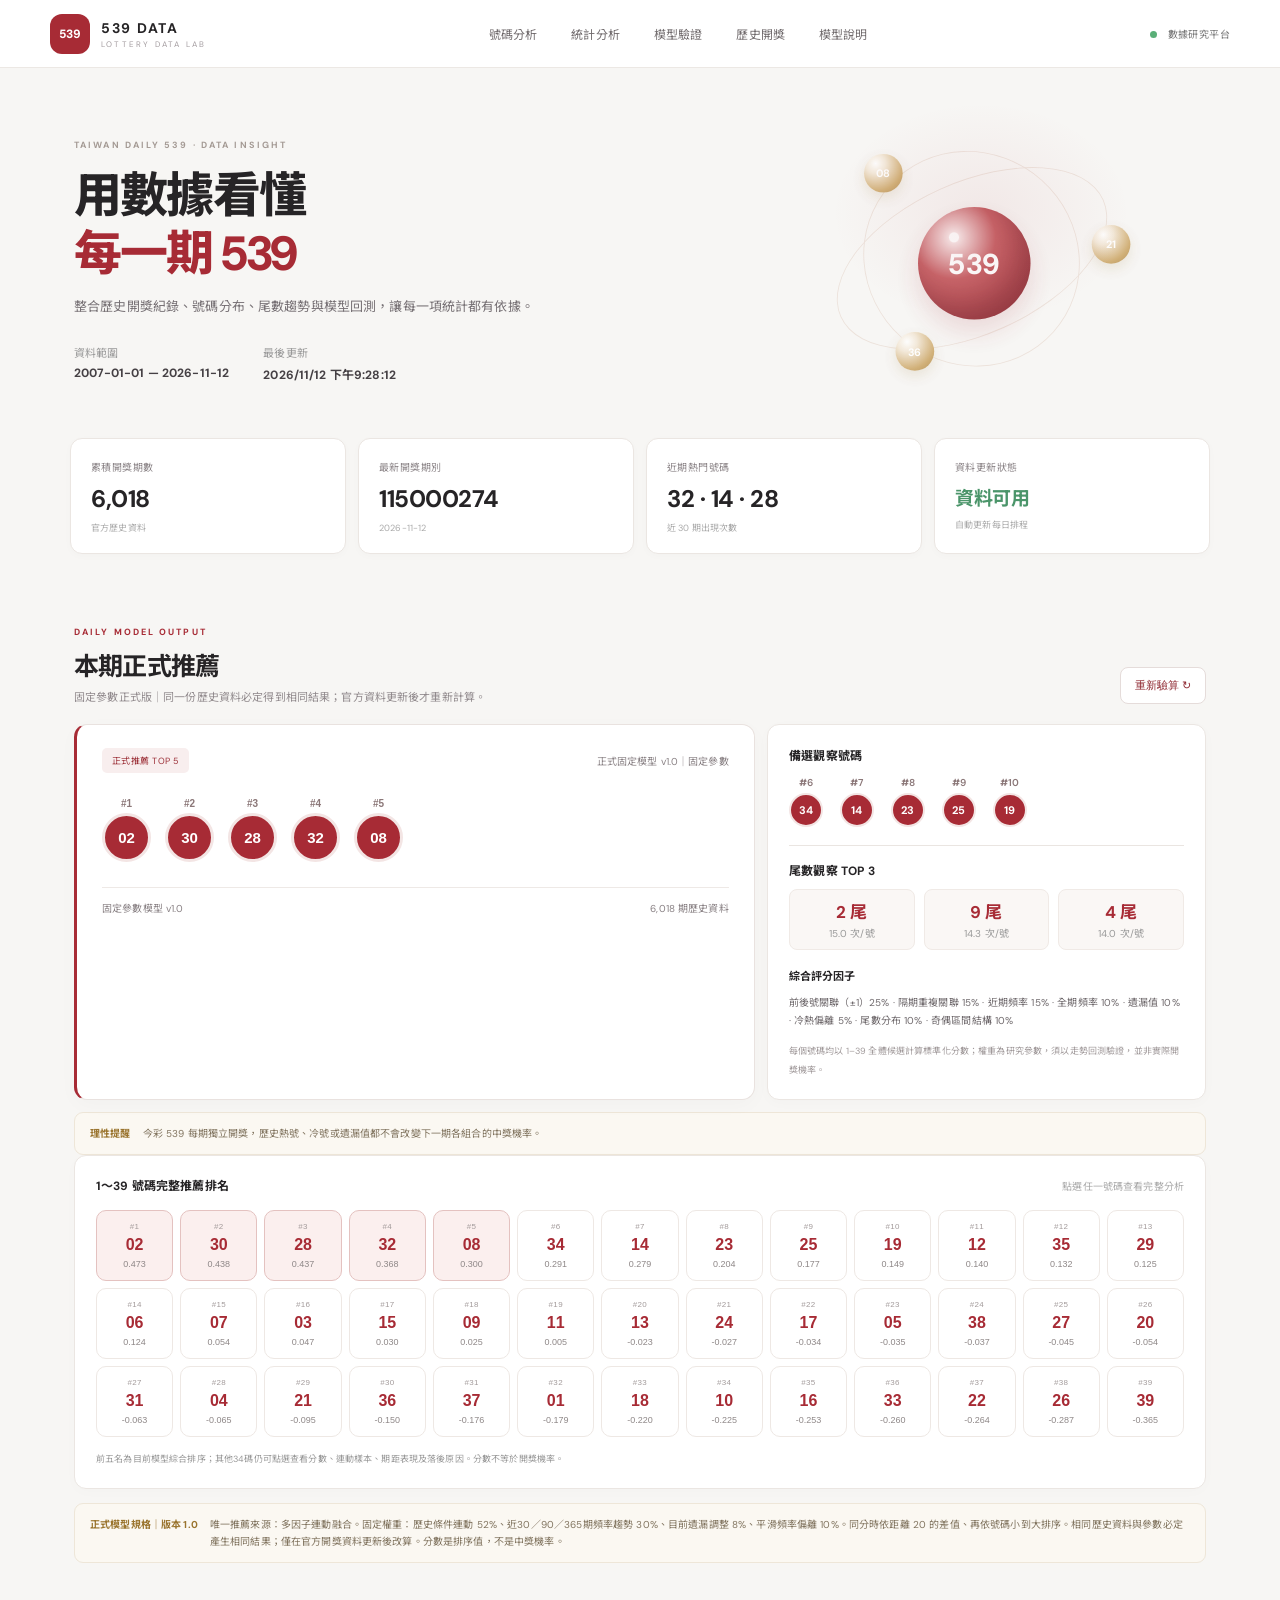
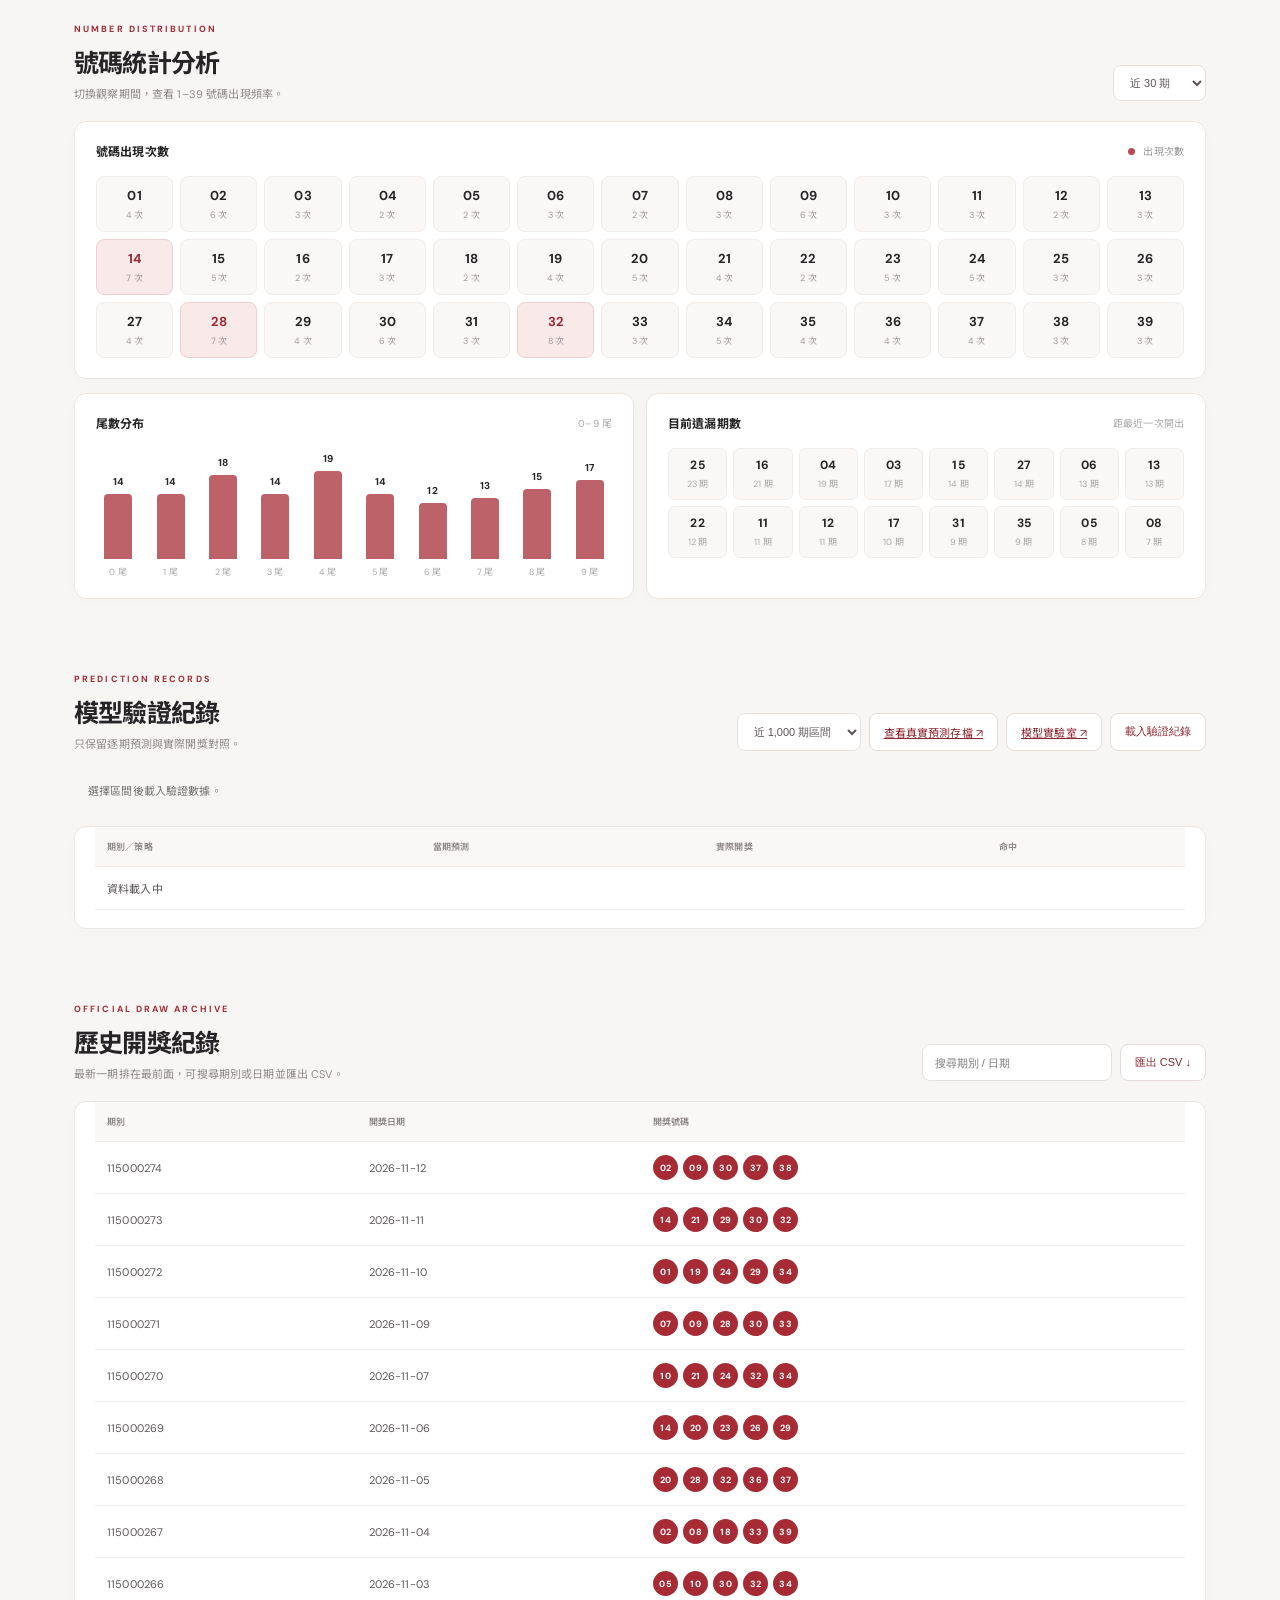
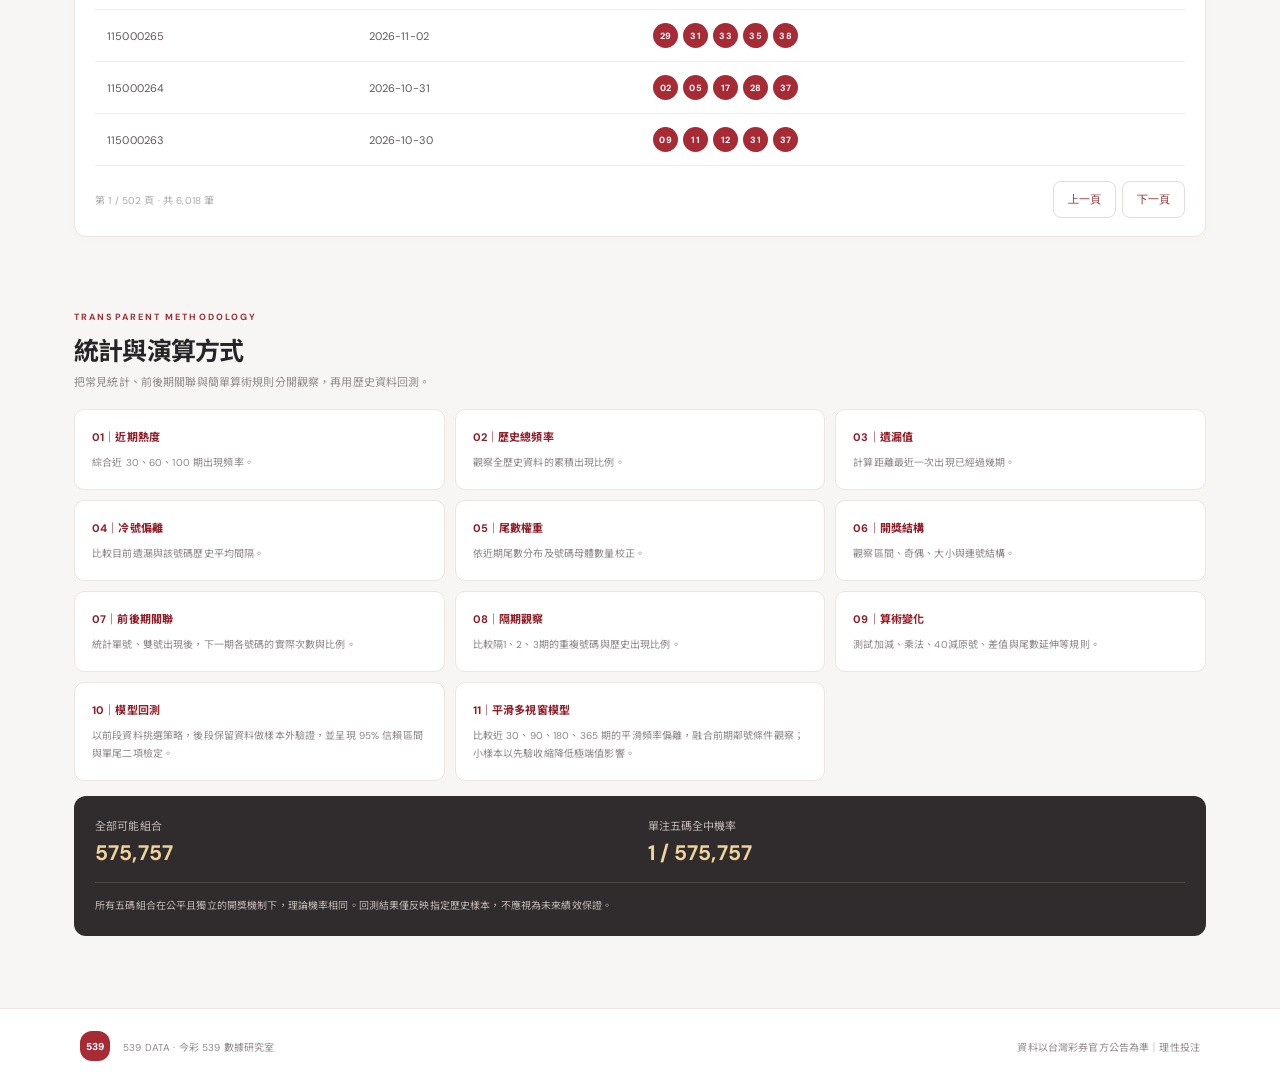
==== commit 1f2aded3: "ui: link 539 model research dashboard" ====
--- a/index.html
+++ b/index.html
@@ -18,11 +18,11 @@
 
 <section class="section" id="backtest">
  <div class="section-head"><div><div class="eyebrow red">PREDICTION RECORDS</div><h2>模型驗證紀錄</h2><p>只保留逐期預測與實際開獎對照。</p></div>
- <div class="history-actions"><select id="backtestSelect" class="select"><option value="1000" selected>近 1,000 期區間</option><option value="2000">近 2,000 期區間</option><option value="3000">近 3,000 期區間</option><option value="6000">全部歷史區間</option></select><a class="outline-btn" href="./data/predictions539.json" target="_blank" rel="noopener">查看真實預測存檔 ↗</a><button class="outline-btn" id="loadBacktestBtn">載入驗證紀錄</button></div></div>
+ <div class="history-actions"><select id="backtestSelect" class="select"><option value="1000" selected>近 1,000 期區間</option><option value="2000">近 2,000 期區間</option><option value="3000">近 3,000 期區間</option><option value="6000">全部歷史區間</option></select><a class="outline-btn" href="./predictions.html">查看真實預測存檔 ↗</a><a class="outline-btn" href="./model-lab.html">模型實驗室 ↗</a><button class="outline-btn" id="loadBacktestBtn">載入驗證紀錄</button></div></div>
  <div class="bt-summary" id="backtestSummary"><div class="bt-note">選擇區間後載入驗證數據。</div></div><div class="panel table-wrap"><table><thead><tr><th>期別／策略</th><th>當期預測</th><th>實際開獎</th><th>命中</th></tr></thead><tbody id="backtestRows"><tr><td colspan="4">資料載入中</td></tr></tbody></table></div>
 </section>
 <section class="section" id="history"><div class="section-head"><div><div class="eyebrow red">OFFICIAL DRAW ARCHIVE</div><h2>歷史開獎紀錄</h2><p>最新一期排在最前面，可搜尋期別或日期並匯出 CSV。</p></div><div class="history-actions"><input id="searchInput" class="search" placeholder="搜尋期別 / 日期"><button class="outline-btn" id="exportBtn">匯出 CSV ↓</button></div></div><div class="panel table-wrap"><table><thead><tr><th>期別</th><th>開獎日期</th><th>開獎號碼</th></tr></thead><tbody id="historyRows"><tr><td colspan="3">資料載入中</td></tr></tbody></table><div class="pagination"><span id="historyCount">—</span><div><button id="prevPage" class="page-btn">上一頁</button><button id="nextPage" class="page-btn">下一頁</button></div></div></div></section>
 <section class="section" id="method"><div class="section-head"><div><div class="eyebrow red">TRANSPARENT METHODOLOGY</div><h2>統計與演算方式</h2><p>把常見統計、前後期關聯與簡單算術規則分開觀察，再用歷史資料回測。</p></div></div><div class="model-grid"><article><b>01｜近期熱度</b><p>綜合近 30、60、100 期出現頻率。</p></article><article><b>02｜歷史總頻率</b><p>觀察全歷史資料的累積出現比例。</p></article><article><b>03｜遺漏值</b><p>計算距離最近一次出現已經過幾期。</p></article><article><b>04｜冷號偏離</b><p>比較目前遺漏與該號碼歷史平均間隔。</p></article><article><b>05｜尾數權重</b><p>依近期尾數分布及號碼母體數量校正。</p></article><article><b>06｜開獎結構</b><p>觀察區間、奇偶、大小與連號結構。</p></article><article><b>07｜前後期關聯</b><p>統計單號、雙號出現後，下一期各號碼的實際次數與比例。</p></article><article><b>08｜隔期觀察</b><p>比較隔1、2、3期的重複號碼與歷史出現比例。</p></article><article><b>09｜算術變化</b><p>測試加減、乘法、40減原號、差值與尾數延伸等規則。</p></article><article><b>10｜模型回測</b><p>以前段資料挑選策略，後段保留資料做樣本外驗證，並呈現 95% 信賴區間與單尾二項檢定。</p></article><article><b>11｜平滑多視窗模型</b><p>比較近 30、90、180、365 期的平滑頻率偏離，融合前期鄰號條件觀察；小樣本以先驗收縮降低極端值影響。</p></article></div><div class="probability"><div><span>全部可能組合</span><b>575,757</b></div><div><span>單注五碼全中機率</span><b>1 / 575,757</b></div><p>所有五碼組合在公平且獨立的開獎機制下，理論機率相同。回測結果僅反映指定歷史樣本，不應視為未來績效保證。</p></div></section>
 </main><footer><span class="brand-mark">539</span><span>539 DATA · 今彩 539 數據研究室</span><span>資料以台灣彩券官方公告為準｜理性投注</span></footer>
-<script src="./app.js?v=20261113-1"></script>
+<script src="./app.js?v=20261113-4"></script>
 </body></html>
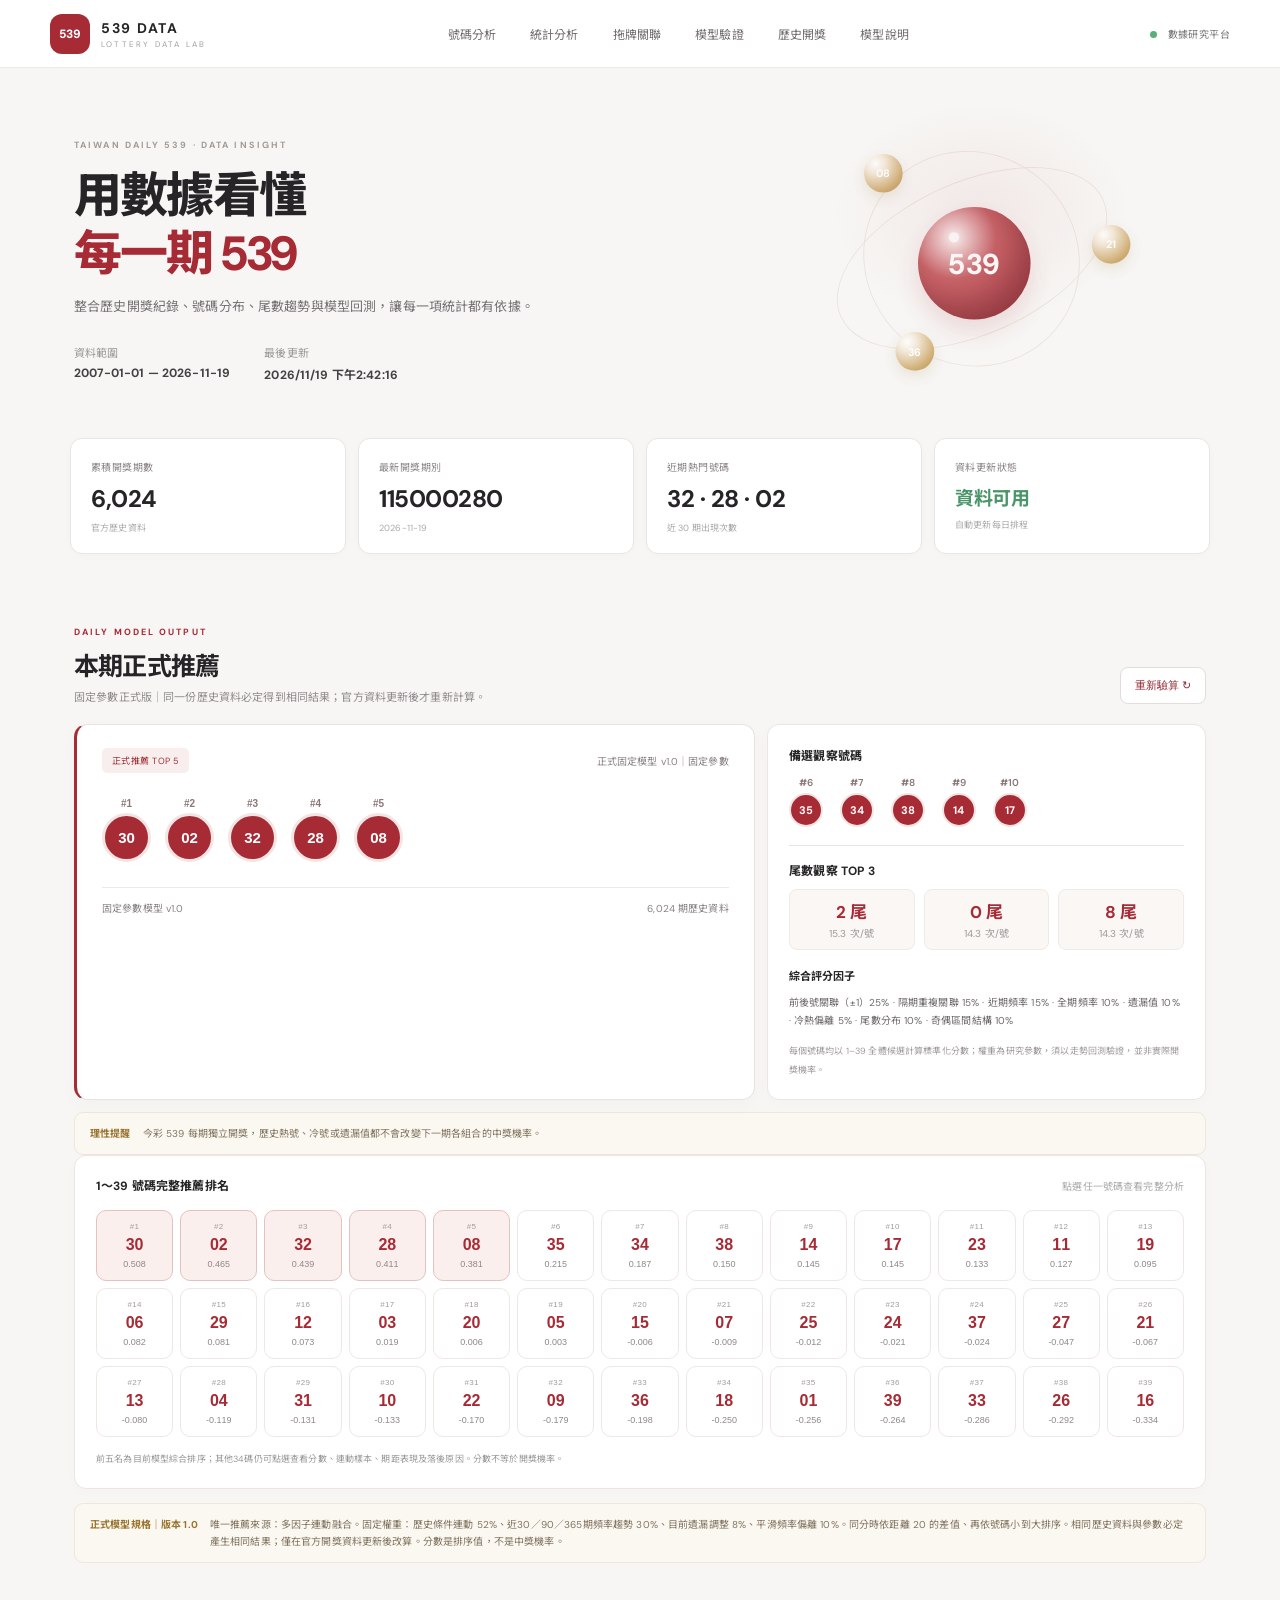
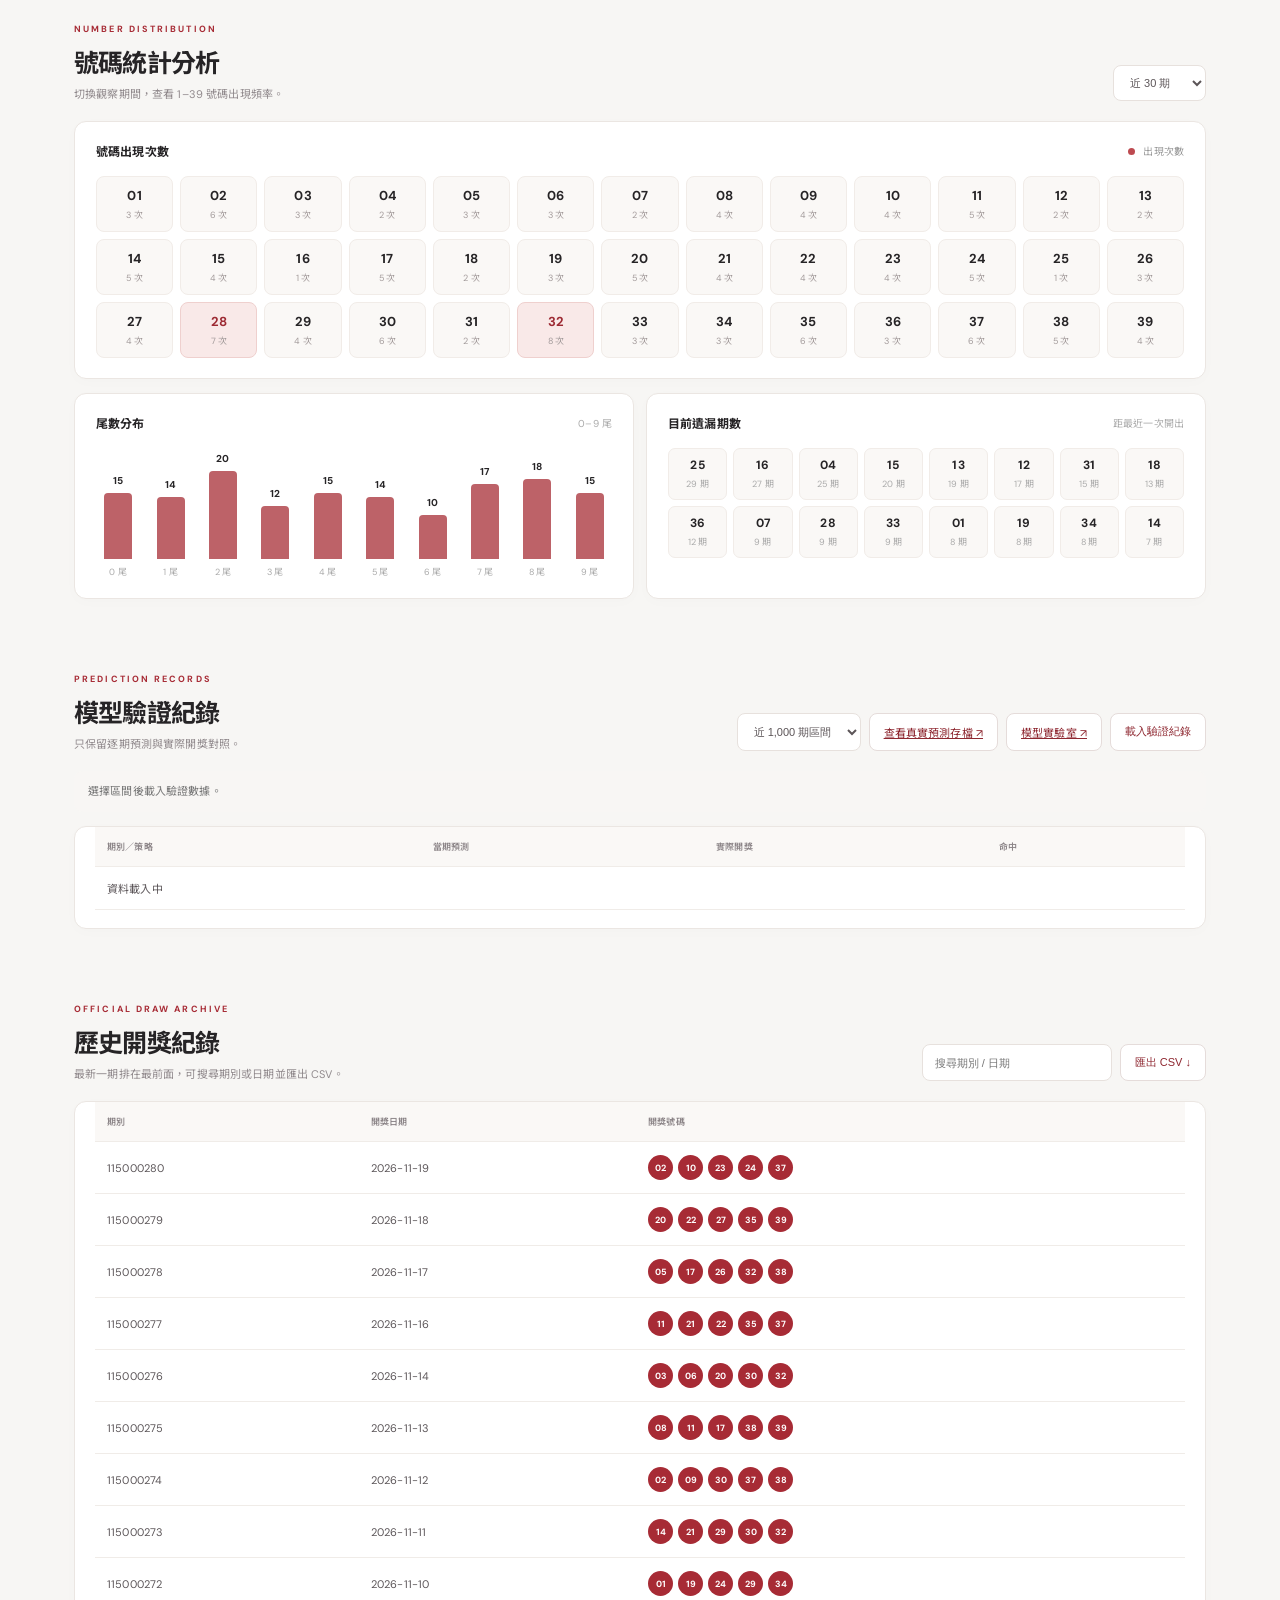
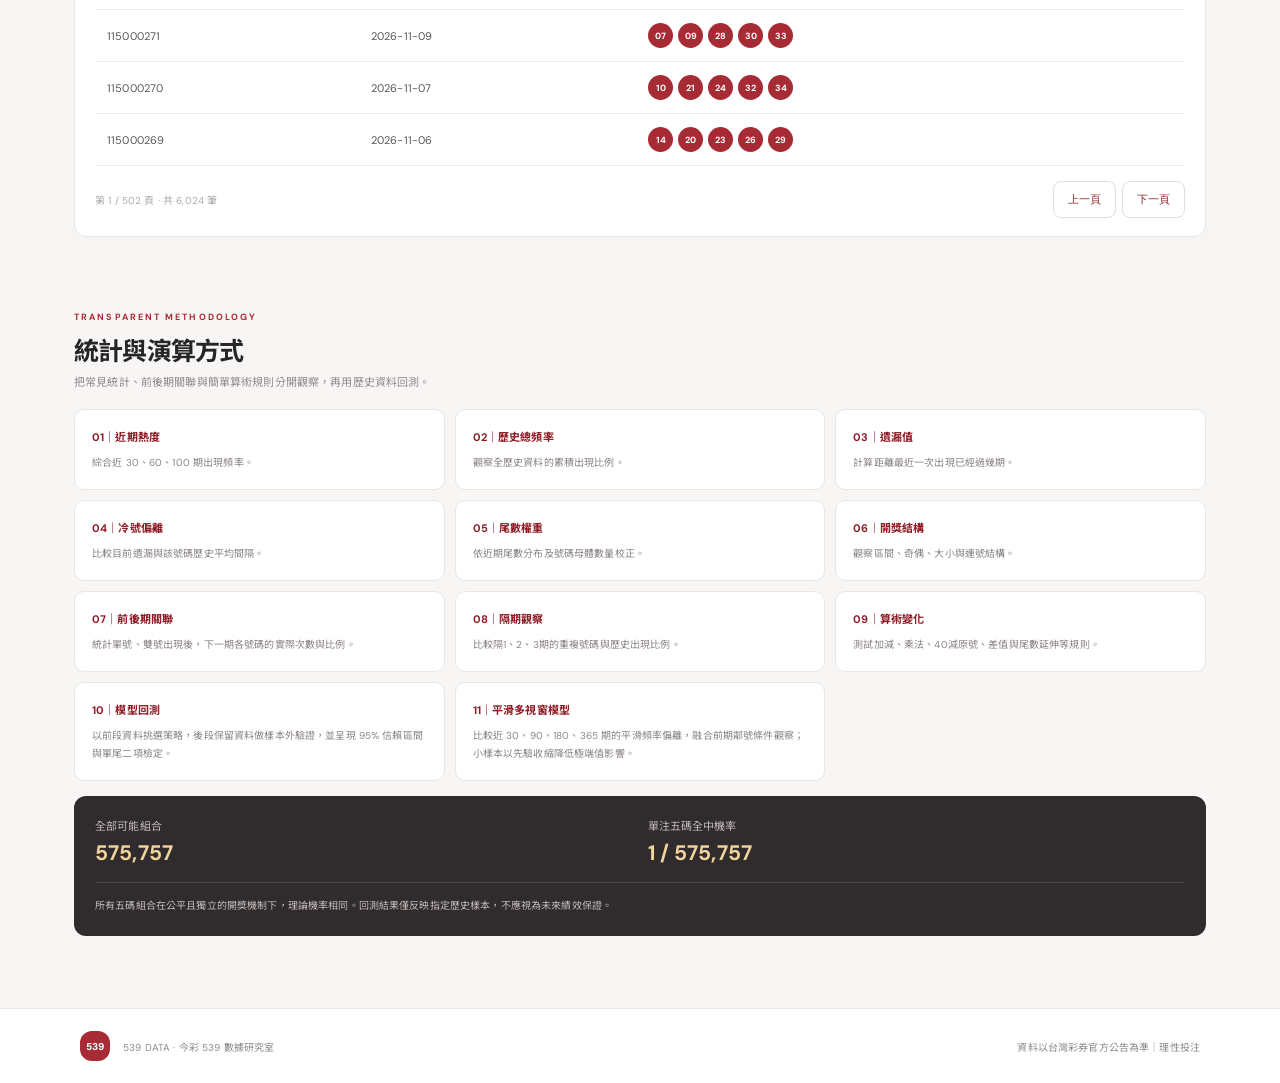
==== commit 533e4ac8: "Add drag-link lab navigation" ====
--- a/index.html
+++ b/index.html
@@ -9,7 +9,7 @@
 <link rel="stylesheet" href="./styles.css">
 </head>
 <body>
-<header class="topbar"><a class="brand" href="#"><span class="brand-mark">539</span><span><b>539 DATA</b><small>LOTTERY DATA LAB</small></span></a><nav><a href="#recommend">號碼分析</a><a href="#statistics">統計分析</a><a href="#backtest">模型驗證</a><a href="#history">歷史開獎</a><a href="#method">模型說明</a></nav><span class="live"><i></i> 數據研究平台</span></header>
+<header class="topbar"><a class="brand" href="#"><span class="brand-mark">539</span><span><b>539 DATA</b><small>LOTTERY DATA LAB</small></span></a><nav><a href="#recommend">號碼分析</a><a href="#statistics">統計分析</a><a href="./drag-lab.html">拖牌關聯</a><a href="#backtest">模型驗證</a><a href="#history">歷史開獎</a><a href="#method">模型說明</a></nav><span class="live"><i></i> 數據研究平台</span></header>
 <main>
 <section class="hero"><div class="hero-copy"><div class="eyebrow">TAIWAN DAILY 539 · DATA INSIGHT</div><h1>用數據看懂<br><em>每一期 539</em></h1><p>整合歷史開獎紀錄、號碼分布、尾數趨勢與模型回測，讓每一項統計都有依據。</p><div class="hero-meta"><span>資料範圍 <b id="dateRange">等待資料載入</b></span><span>最後更新 <b id="updatedAt">—</b></span></div></div><div class="hero-orbit"><div class="orbit orbit-a"></div><div class="orbit orbit-b"></div><div class="hero-ball">539</div><span class="float-ball ball-a">08</span><span class="float-ball ball-b">21</span><span class="float-ball ball-c">36</span></div></section>
 <section class="stat-grid" id="overview"><article class="stat-card"><span>累積開獎期數</span><strong id="totalDraws">—</strong><small>官方歷史資料</small></article><article class="stat-card"><span>最新開獎期別</span><strong id="latestPeriod">—</strong><small id="latestDate">尚未取得最新資料</small></article><article class="stat-card"><span>近期熱門號碼</span><strong id="hotNumber">—</strong><small>近 30 期出現次數</small></article><article class="stat-card"><span>資料更新狀態</span><strong class="status-text" id="dataStatus">載入中</strong><small>自動更新每日排程</small></article></section>
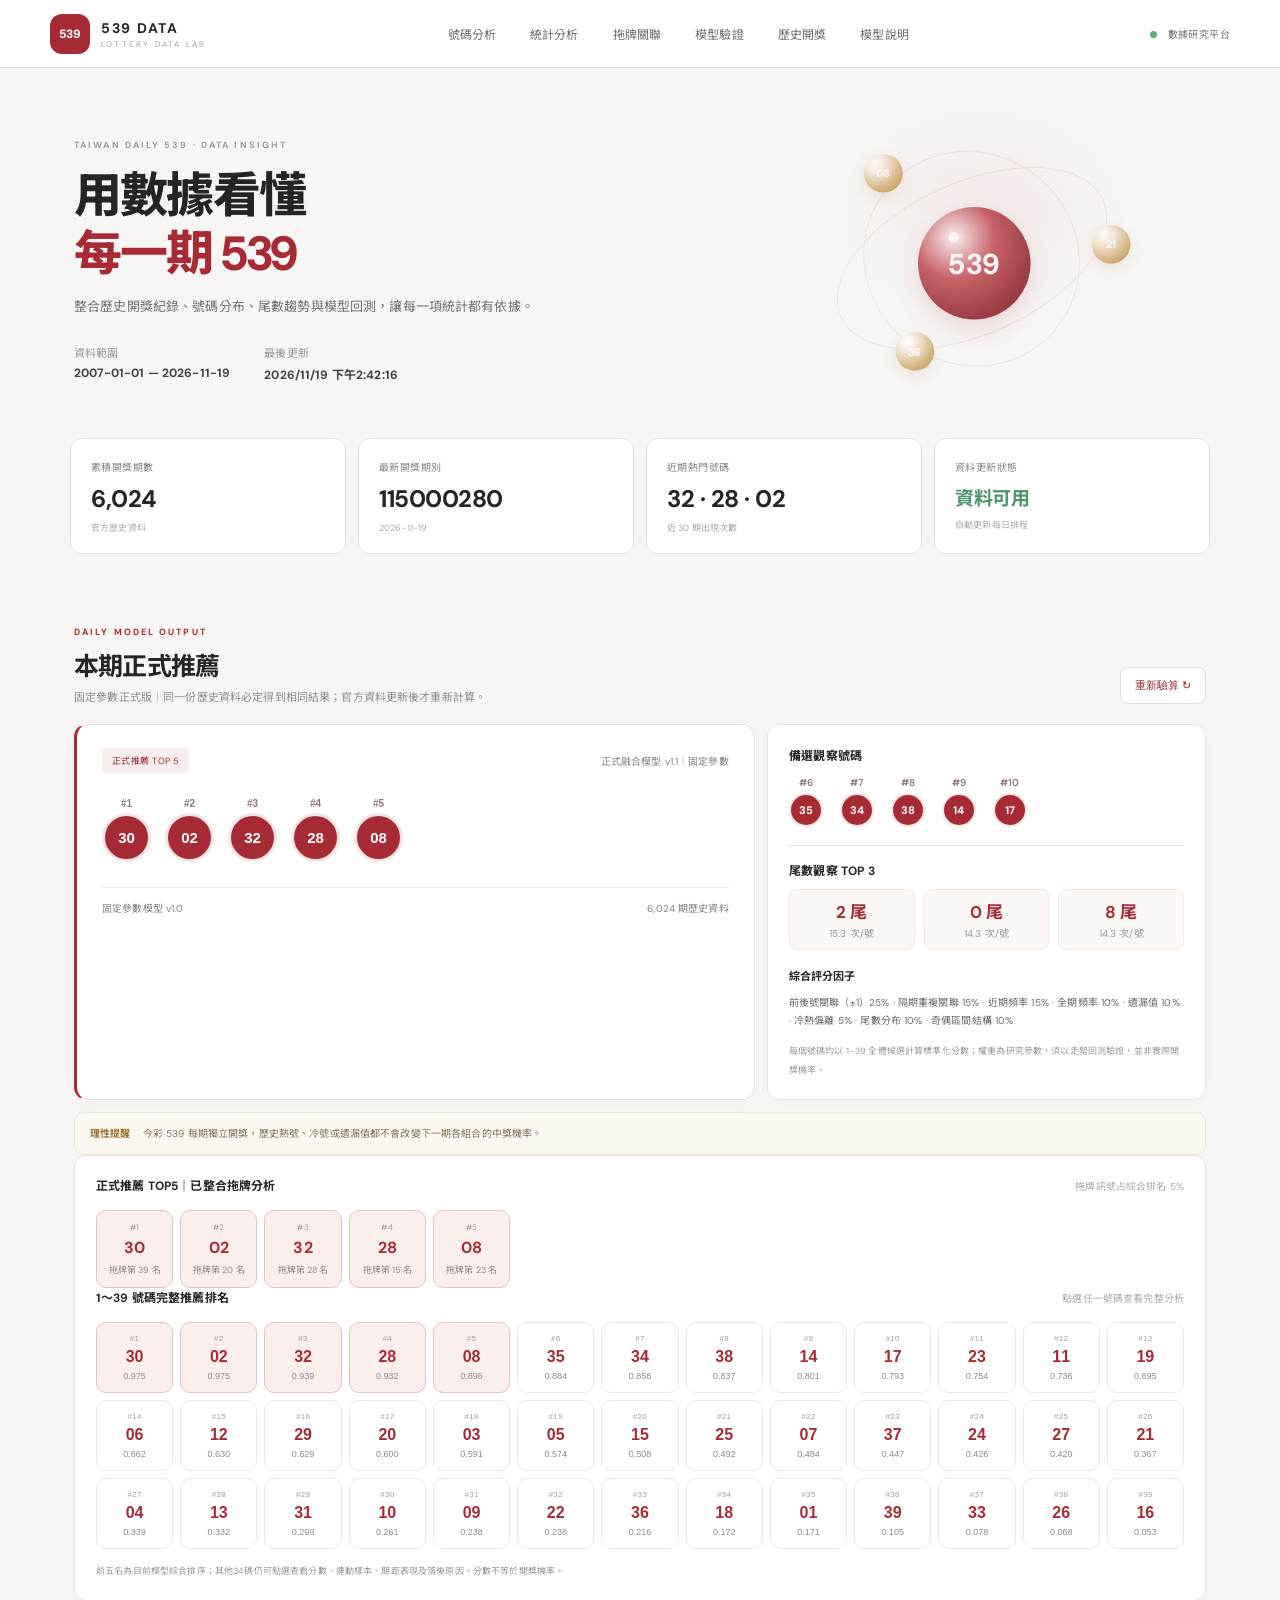
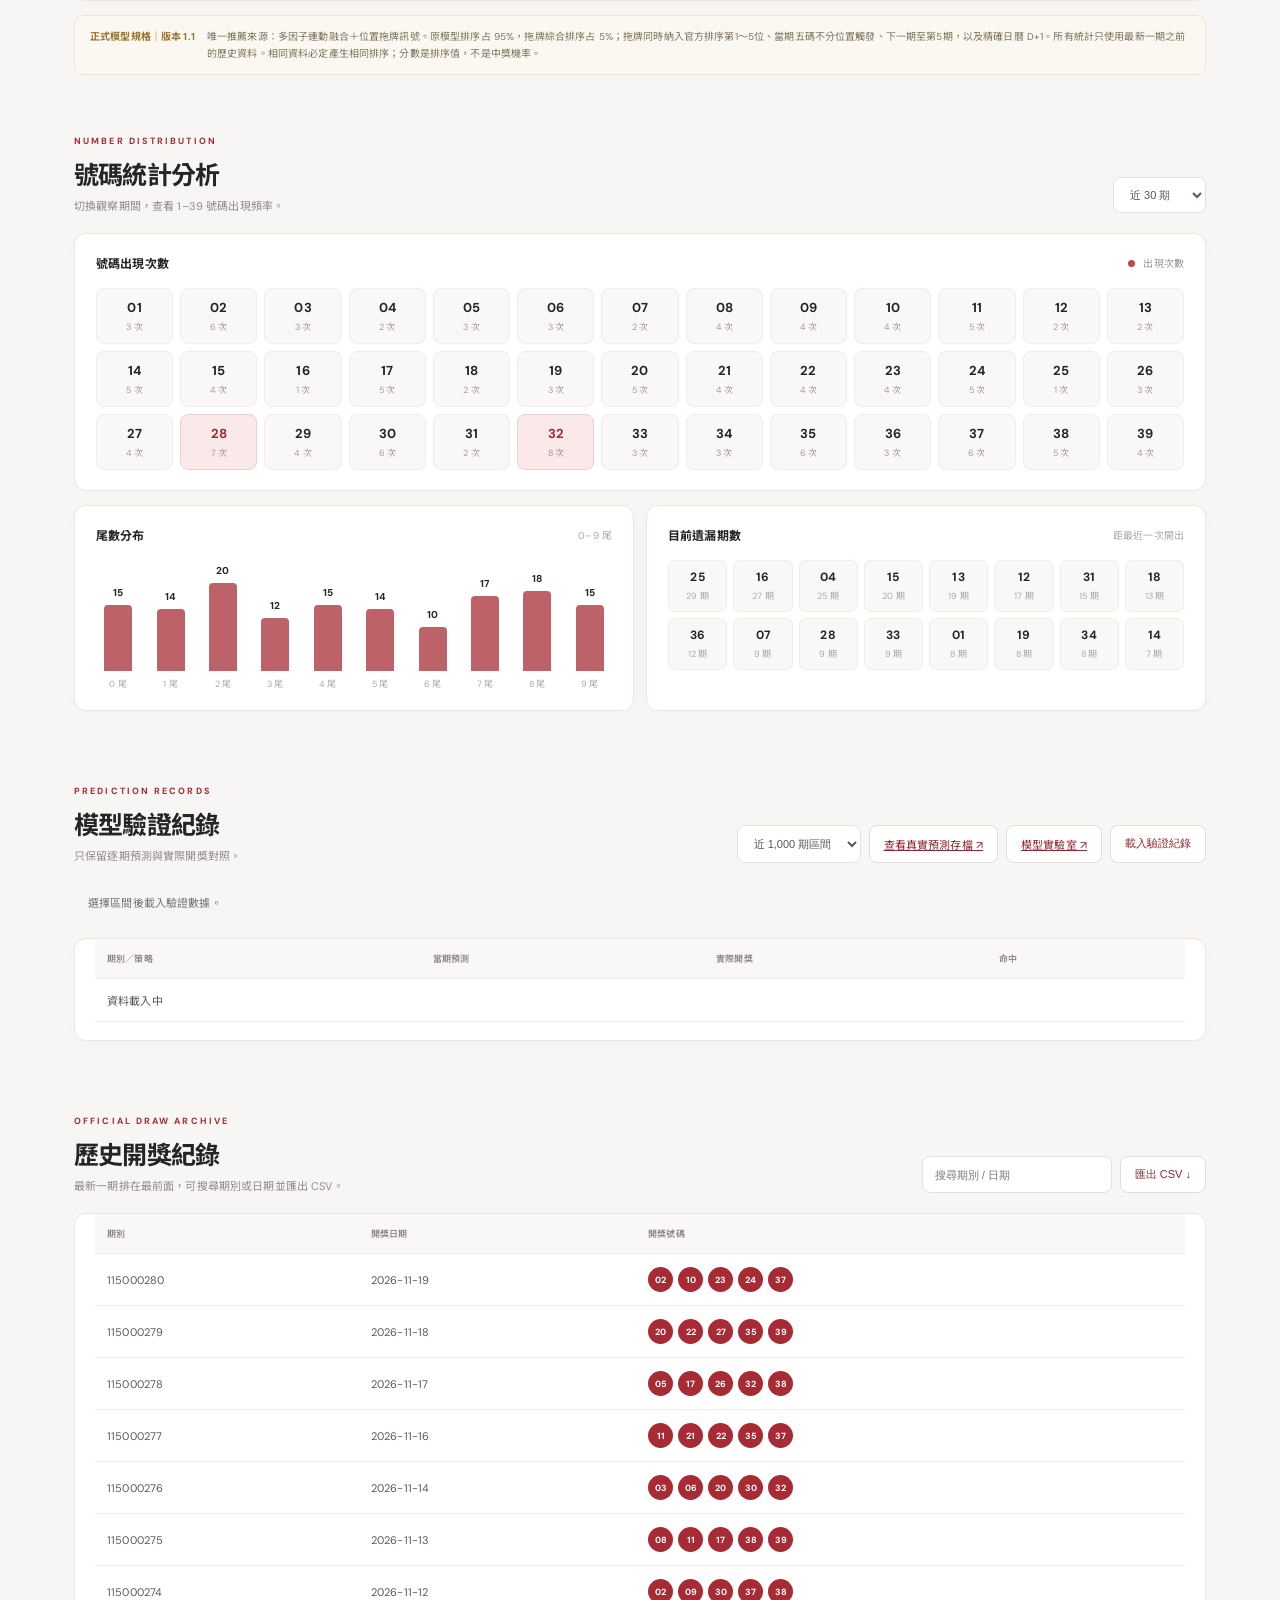
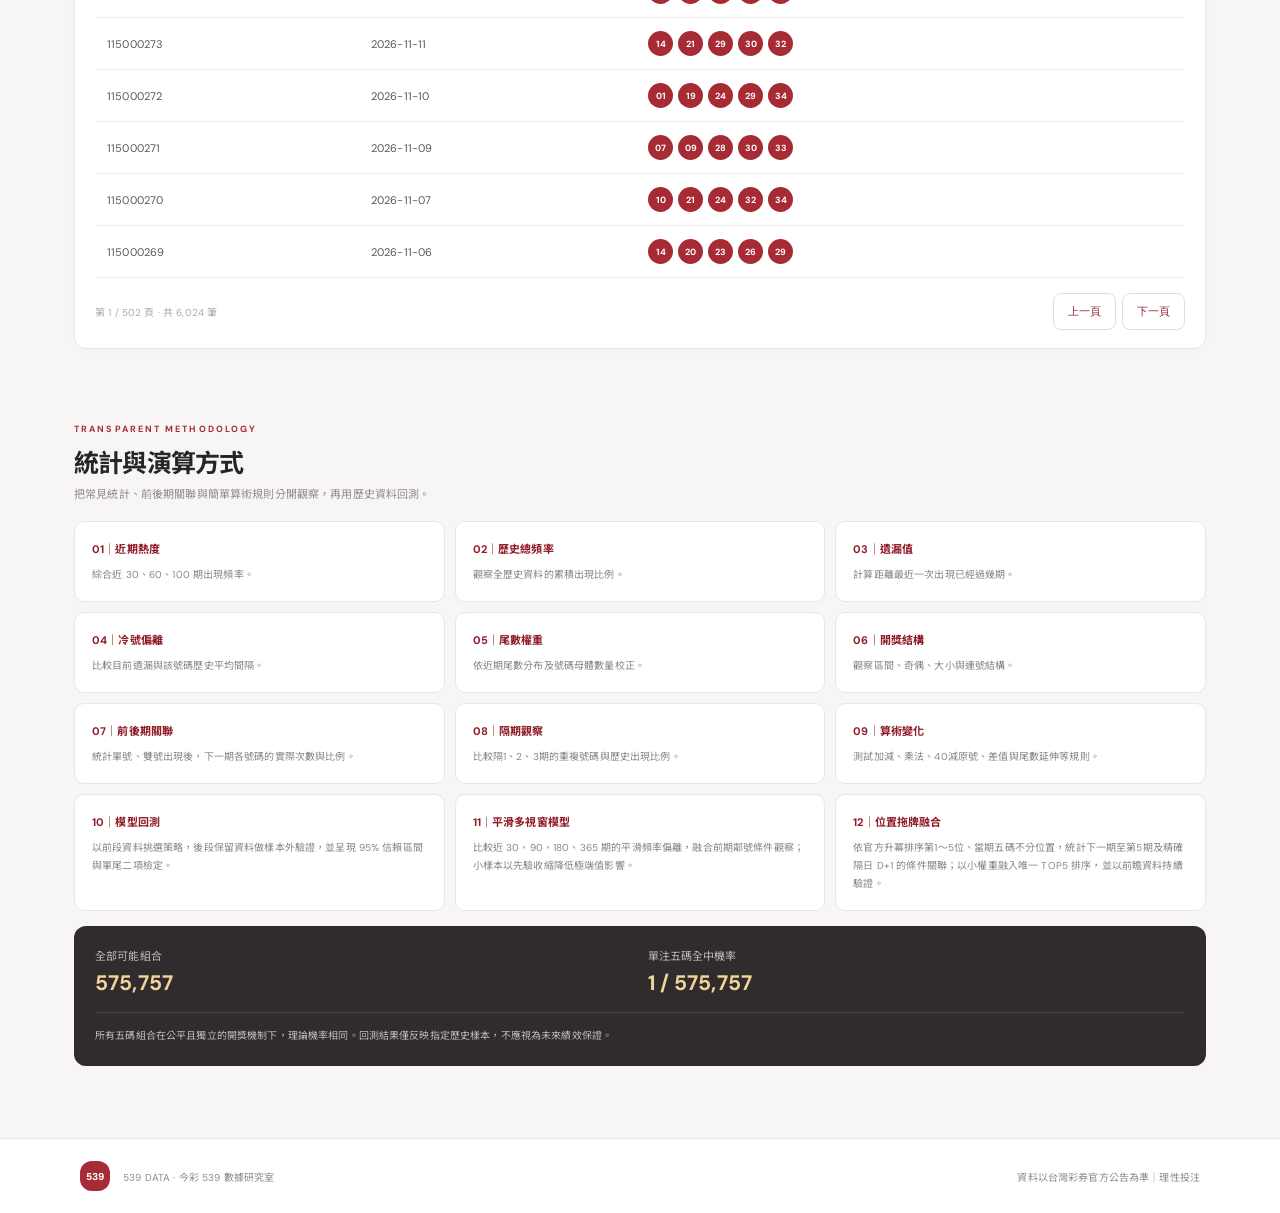
==== commit 21c07623: "Document positional drag integration in model methodology" ====
--- a/index.html
+++ b/index.html
@@ -22,7 +22,7 @@
  <div class="bt-summary" id="backtestSummary"><div class="bt-note">選擇區間後載入驗證數據。</div></div><div class="panel table-wrap"><table><thead><tr><th>期別／策略</th><th>當期預測</th><th>實際開獎</th><th>命中</th></tr></thead><tbody id="backtestRows"><tr><td colspan="4">資料載入中</td></tr></tbody></table></div>
 </section>
 <section class="section" id="history"><div class="section-head"><div><div class="eyebrow red">OFFICIAL DRAW ARCHIVE</div><h2>歷史開獎紀錄</h2><p>最新一期排在最前面，可搜尋期別或日期並匯出 CSV。</p></div><div class="history-actions"><input id="searchInput" class="search" placeholder="搜尋期別 / 日期"><button class="outline-btn" id="exportBtn">匯出 CSV ↓</button></div></div><div class="panel table-wrap"><table><thead><tr><th>期別</th><th>開獎日期</th><th>開獎號碼</th></tr></thead><tbody id="historyRows"><tr><td colspan="3">資料載入中</td></tr></tbody></table><div class="pagination"><span id="historyCount">—</span><div><button id="prevPage" class="page-btn">上一頁</button><button id="nextPage" class="page-btn">下一頁</button></div></div></div></section>
-<section class="section" id="method"><div class="section-head"><div><div class="eyebrow red">TRANSPARENT METHODOLOGY</div><h2>統計與演算方式</h2><p>把常見統計、前後期關聯與簡單算術規則分開觀察，再用歷史資料回測。</p></div></div><div class="model-grid"><article><b>01｜近期熱度</b><p>綜合近 30、60、100 期出現頻率。</p></article><article><b>02｜歷史總頻率</b><p>觀察全歷史資料的累積出現比例。</p></article><article><b>03｜遺漏值</b><p>計算距離最近一次出現已經過幾期。</p></article><article><b>04｜冷號偏離</b><p>比較目前遺漏與該號碼歷史平均間隔。</p></article><article><b>05｜尾數權重</b><p>依近期尾數分布及號碼母體數量校正。</p></article><article><b>06｜開獎結構</b><p>觀察區間、奇偶、大小與連號結構。</p></article><article><b>07｜前後期關聯</b><p>統計單號、雙號出現後，下一期各號碼的實際次數與比例。</p></article><article><b>08｜隔期觀察</b><p>比較隔1、2、3期的重複號碼與歷史出現比例。</p></article><article><b>09｜算術變化</b><p>測試加減、乘法、40減原號、差值與尾數延伸等規則。</p></article><article><b>10｜模型回測</b><p>以前段資料挑選策略，後段保留資料做樣本外驗證，並呈現 95% 信賴區間與單尾二項檢定。</p></article><article><b>11｜平滑多視窗模型</b><p>比較近 30、90、180、365 期的平滑頻率偏離，融合前期鄰號條件觀察；小樣本以先驗收縮降低極端值影響。</p></article></div><div class="probability"><div><span>全部可能組合</span><b>575,757</b></div><div><span>單注五碼全中機率</span><b>1 / 575,757</b></div><p>所有五碼組合在公平且獨立的開獎機制下，理論機率相同。回測結果僅反映指定歷史樣本，不應視為未來績效保證。</p></div></section>
+<section class="section" id="method"><div class="section-head"><div><div class="eyebrow red">TRANSPARENT METHODOLOGY</div><h2>統計與演算方式</h2><p>把常見統計、前後期關聯與簡單算術規則分開觀察，再用歷史資料回測。</p></div></div><div class="model-grid"><article><b>01｜近期熱度</b><p>綜合近 30、60、100 期出現頻率。</p></article><article><b>02｜歷史總頻率</b><p>觀察全歷史資料的累積出現比例。</p></article><article><b>03｜遺漏值</b><p>計算距離最近一次出現已經過幾期。</p></article><article><b>04｜冷號偏離</b><p>比較目前遺漏與該號碼歷史平均間隔。</p></article><article><b>05｜尾數權重</b><p>依近期尾數分布及號碼母體數量校正。</p></article><article><b>06｜開獎結構</b><p>觀察區間、奇偶、大小與連號結構。</p></article><article><b>07｜前後期關聯</b><p>統計單號、雙號出現後，下一期各號碼的實際次數與比例。</p></article><article><b>08｜隔期觀察</b><p>比較隔1、2、3期的重複號碼與歷史出現比例。</p></article><article><b>09｜算術變化</b><p>測試加減、乘法、40減原號、差值與尾數延伸等規則。</p></article><article><b>10｜模型回測</b><p>以前段資料挑選策略，後段保留資料做樣本外驗證，並呈現 95% 信賴區間與單尾二項檢定。</p></article><article><b>11｜平滑多視窗模型</b><p>比較近 30、90、180、365 期的平滑頻率偏離，融合前期鄰號條件觀察；小樣本以先驗收縮降低極端值影響。</p></article><article><b>12｜位置拖牌融合</b><p>依官方升冪排序第1～5位、當期五碼不分位置，統計下一期至第5期及精確隔日 D+1 的條件關聯；以小權重融入唯一 TOP5 排序，並以前瞻資料持續驗證。</p></article></div><div class="probability"><div><span>全部可能組合</span><b>575,757</b></div><div><span>單注五碼全中機率</span><b>1 / 575,757</b></div><p>所有五碼組合在公平且獨立的開獎機制下，理論機率相同。回測結果僅反映指定歷史樣本，不應視為未來績效保證。</p></div></section>
 </main><footer><span class="brand-mark">539</span><span>539 DATA · 今彩 539 數據研究室</span><span>資料以台灣彩券官方公告為準｜理性投注</span></footer>
-<script src="./app.js?v=20261113-4"></script>
+<script src="./app.js?v=20261120-1"></script>
 </body></html>
